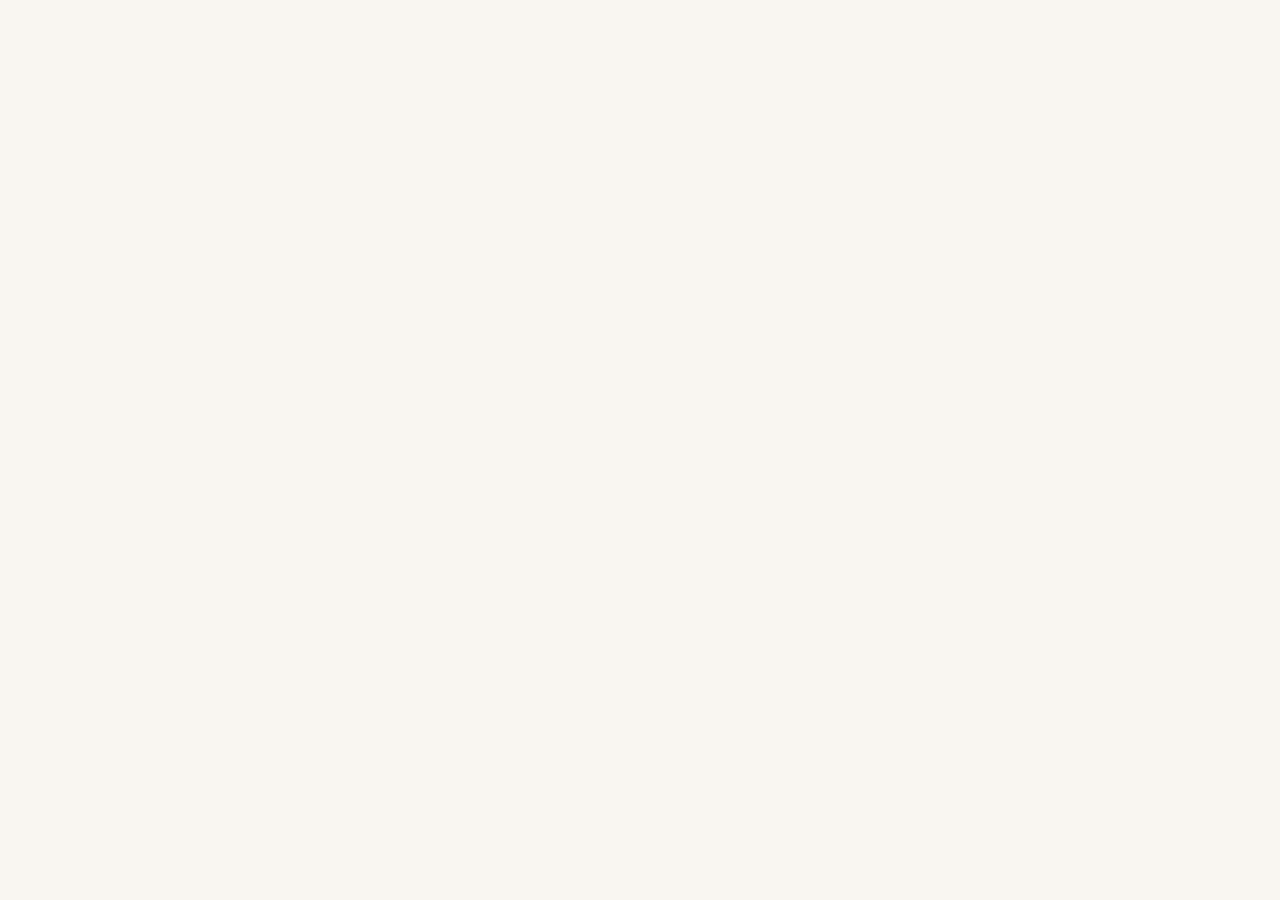
==== contacto.html @ 3a92a746 "Fix: Cambios en el home de estructura" ====
<!DOCTYPE html>
<html lang="es">
<head>
  <meta charset="UTF-8" />
  <meta name="viewport" content="width=device-width, initial-scale=1.0" />
  <title>Hotel Casa en las Nubes — Tu lugar de descanso</title>
  <link rel="stylesheet" href="style.css">
  <link rel="preconnect" href="https://fonts.googleapis.com" />
  <link rel="preconnect" href="https://fonts.gstatic.com" crossorigin />
  <link href="https://fonts.googleapis.com/css2?family=Poppins:ital,wght@0,300;0,400;0,600;0,700;1,300;1,400&family=Roboto:wght@300;400;500&display=swap" rel="stylesheet" />
  <link rel="stylesheet" href="https://cdnjs.cloudflare.com/ajax/libs/font-awesome/6.5.1/css/all.min.css" />
</head>
---- style.css ----
/* ============================================================
    VARIABLES Y RESET
============================================================ */
:root {
    --color-principal:  #6396ca;
    --color-secundario: #17588e;
    --color-fondo:      #F9F5F0;
    --color-texto:      #1A1A1A;
    --color-acento:     #96d3fb;
 
    /* Derivados útiles */
    --color-principal-light: rgba(0, 187, 255, 0.251);
    --color-principal-mid:   rgba(68, 128, 193, 0.205);
    --color-texto-suave:     #9e9e9e;
    --color-borde:           rgba(8, 92, 142, 0.15);
    --color-blanco:          #FFFFFF;
    --sombra-suave:          0 4px 24px rgba(26, 26, 26, 0.08);
    --sombra-card:           0 8px 32px rgba(26, 26, 26, 0.10);
    --radius-card:           14px;
    --radius-btn:            50px;
    --font-titulo:           'Poppins', sans-serif;
    --font-texto:            'Roboto', sans-serif;
    --transition:            all 0.28s ease;
}

*, *::before, *::after {
    box-sizing: border-box;
    margin: 0;
    padding: 0;
}
 
html { 
    scroll-behavior: smooth; 
}
 
body {
    font-family: var(--font-texto);
    background-color: var(--color-fondo);
    color: var(--color-texto);
    line-height: 1.6;
    -webkit-font-smoothing: antialiased;
}
 
img { 
    display: block;
    width: 100%; 
    object-fit: cover; 
}

a  { 
    text-decoration: none; 
    color: inherit; 
}
 
/* ============================================================
    TIPOGRAFÍA BASE
============================================================ */
h1, h2, h3, h4 {
    font-family: var(--font-titulo);
    line-height: 1.2;
}
 
/* ============================================================
    BOTONES
============================================================ */
.btn-primario {
    display: inline-block;
    background-color: var(--color-principal);
    color: var(--color-blanco);
    font-family: var(--font-titulo);
    font-weight: 600;
    font-size: 0.875rem;
    letter-spacing: 0.06em;
    text-transform: uppercase;
    padding: 0.85rem 2.2rem;
    border-radius: var(--radius-btn);
    border: 2px solid var(--color-principal);
    cursor: pointer;
    transition: var(--transition);
}

.btn-primario:hover {
    background-color: transparent;
    color: var(--color-principal);
}
 
.btn-secundario {
    display: inline-block;
    background-color: transparent;
    color: var(--color-principal);
    font-family: var(--font-titulo);
    font-weight: 600;
    font-size: 0.8rem;
    letter-spacing: 0.06em;
    text-transform: uppercase;
    padding: 0.72rem 1.8rem;
    border-radius: var(--radius-btn);
    border: 2px solid var(--color-principal);
    cursor: pointer;
    transition: var(--transition);
}

.btn-secundario:hover {
    background-color: var(--color-principal);
    color: var(--color-blanco);
}
 
.btn-blanco {
    display: inline-block;
    background-color: var(--color-blanco);
    color: var(--color-principal);
    font-family: var(--font-titulo);
    font-weight: 700;
    font-size: 0.9rem;
    letter-spacing: 0.06em;
    text-transform: uppercase;
    padding: 0.95rem 2.5rem;
    border-radius: var(--radius-btn);
    border: 2px solid var(--color-blanco);
    cursor: pointer;
    transition: var(--transition);
}

.btn-blanco:hover {
    background-color: transparent;
    color: var(--color-blanco);
}
 
/* ============================================================
    HEADER / NAVEGACIÓN
============================================================ */
header {
    position: fixed;
    top: 0;
    left: 0;
    width: 100%;
    z-index: 100;
    background: rgba(255, 255, 255, 0.92);
    backdrop-filter: blur(12px);
    -webkit-backdrop-filter: blur(12px);
    border-bottom: 1px solid var(--color-borde);
    box-shadow: 0 2px 18px rgba(223, 224, 224, 0.06);
}
 
.nav-inner {
    max-width: 1200px;
    margin: 0 auto;
    padding: 0 2rem;
    height: 72px;
    display: flex;
    align-items: center;
    justify-content: space-between;
    gap: 1rem;
}
 
    /* Logo */
    .logo {
      font-family: var(--font-titulo);
      font-weight: 700;
      font-size: 1.3rem;
      color: var(--color-principal);
      letter-spacing: -0.02em;
      white-space: nowrap;
      flex-shrink: 0;
    }
    .logo span {
      color: var(--color-secundario);
    }
 
    /* Links de navegación */
    .nav-links {
      display: flex;
      list-style: none;
      gap: 2.2rem;
      align-items: center;
    }
 
    .nav-links a {
      font-family: var(--font-titulo);
      font-size: 0.82rem;
      font-weight: 500;
      letter-spacing: 0.05em;
      text-transform: uppercase;
      color: var(--color-texto-suave);
      transition: var(--transition);
      position: relative;
      padding-bottom: 2px;
    }
    .nav-links a::after {
      content: '';
      position: absolute;
      bottom: -2px;
      left: 0;
      width: 0;
      height: 2px;
      background: var(--color-principal);
      transition: width 0.25s ease;
    }
    .nav-links a:hover,
    .nav-links a.activo {
      color: var(--color-principal);
    }
    .nav-links a:hover::after,
    .nav-links a.activo::after {
      width: 100%;
    }
 
    /* Botón CTA del nav */
    .nav-cta {
      flex-shrink: 0;
    }
 
    /* Hamburger mobile */
    .hamburger {
      display: none;
      flex-direction: column;
      gap: 5px;
      background: none;
      border: none;
      cursor: pointer;
      padding: 4px;
    }
    .hamburger span {
      display: block;
      width: 26px;
      height: 2px;
      background: var(--color-principal);
      border-radius: 2px;
      transition: var(--transition);
    }
 
    /* Menú mobile */
    .nav-mobile {
      display: none;
      position: fixed;
      top: 72px;
      left: 0;
      width: 100%;
      background: var(--color-blanco);
      border-bottom: 1px solid var(--color-borde);
      padding: 1.5rem 2rem 2rem;
      z-index: 99;
      flex-direction: column;
      gap: 1rem;
      box-shadow: var(--sombra-card);
    }
    .nav-mobile.abierto {
      display: flex;
    }
    .nav-mobile a {
      font-family: var(--font-titulo);
      font-size: 1rem;
      font-weight: 500;
      color: var(--color-texto);
      padding: 0.5rem 0;
      border-bottom: 1px solid var(--color-principal-light);
    }
    .nav-mobile .btn-primario {
      margin-top: 0.5rem;
      text-align: center;
      width: 100%;
    }
 
    /* ============================================================
       HERO
    ============================================================ */
    .hero {
      position: relative;
      height: 100vh;
      min-height: 620px;
      display: flex;
      align-items: center;
      justify-content: center;
      overflow: hidden;
    }
 
    /* Fondo con gradiente cálido en lugar de imagen externa */
    .hero-bg {
      position: absolute;
      inset: 0;
      background:
        linear-gradient(135deg,
          #0e272c 0%,
          #328fb4 25%,
          #416dab 50%,
          #76d5f7 70%,
          #3e797c 100%);
    }
 
    /* Patrón decorativo sutil encima del fondo */
    .hero-bg::before {
      content: '';
      position: absolute;
      inset: 0;
      background-image:
        radial-gradient(circle at 20% 30%, rgba(88, 211, 233, 0.25) 0%, transparent 50%),
        radial-gradient(circle at 80% 70%, rgba(62, 115, 124, 0.2) 0%, transparent 40%);
    }
 
    /* Overlay oscuro para legibilidad del texto */
    .hero-overlay {
      position: absolute;
      inset: 0;
      background: linear-gradient(
        to bottom,
        rgba(5, 18, 20, 0.42) 0%,
        rgba(20, 10, 5, 0.55) 50%,
        rgba(20, 10, 5, 0.70) 100%
      );
    }
 
    /* Contenido del hero */
    .hero-content {
      position: relative;
      z-index: 2;
      text-align: center;
      max-width: 780px;
      padding: 0 1.5rem;
    }
 
    .hero-eyebrow {
      display: inline-block;
      font-family: var(--font-titulo);
      font-size: 0.75rem;
      font-weight: 600;
      letter-spacing: 0.25em;
      text-transform: uppercase;
      color: var(--color-texto-suave);
      margin-bottom: 1.2rem;
      border: 1px solid rgba(248, 250, 255, 0.4);
      padding: 0.35rem 1.1rem;
      border-radius: var(--radius-btn);
    }
 
    .hero-titulo {
      font-size: clamp(2.4rem, 6vw, 4.4rem);
      font-weight: 700;
      color: var(--color-blanco);
      margin-bottom: 1.2rem;
      text-shadow: 0 2px 20px rgba(0,0,0,0.3);
      letter-spacing: -0.01em;
    }
 
    .hero-subtitulo {
      font-family: var(--font-texto);
      font-size: clamp(1rem, 2.2vw, 1.2rem);
      font-weight: 300;
      color: rgba(255, 255, 255, 0.88);
      margin-bottom: 2.4rem;
      line-height: 1.7;
      max-width: 560px;
      margin-left: auto;
      margin-right: auto;
    }
 
    /* Separador decorativo en el hero */
    .hero-divisor {
      width: 60px;
      height: 2px;
      background: var(--color-secundario);
      margin: 0 auto 2rem;
    }
 
    /* ============================================================
       SECCIÓN WRAPPER (espaciado compartido)
    ============================================================ */
    .seccion {
      padding: 6rem 1.5rem;
    }
    .seccion-inner {
      max-width: 1200px;
      margin: 0 auto;
    }
 
    /* Encabezado de sección reutilizable */
    .seccion-eyebrow {
      display: block;
      font-family: var(--font-titulo);
      font-size: 0.72rem;
      font-weight: 600;
      letter-spacing: 0.25em;
      text-transform: uppercase;
      color: var(--color-acento);
      margin-bottom: 0.7rem;
    }
    .seccion-titulo {
      font-size: clamp(1.8rem, 4vw, 2.8rem);
      font-weight: 700;
      color: var(--color-texto);
      margin-bottom: 0.8rem;
      letter-spacing: -0.01em;
    }
    .seccion-titulo span { color: var(--color-principal); }
    .seccion-subtitulo {
      font-size: 1.05rem;
      color: var(--color-texto-suave);
      max-width: 560px;
      line-height: 1.75;
    }
    .seccion-divisor {
      width: 48px;
      height: 3px;
      background: var(--color-secundario);
      border-radius: 2px;
      margin: 1.2rem 0 2.5rem;
    }
 
    /* Centrado */
    .texto-centro { text-align: center; }
    .texto-centro .seccion-subtitulo,
    .texto-centro .seccion-divisor { margin-left: auto; margin-right: auto; }
 
    /* ============================================================
       SECCIÓN EXPERIENCIA
    ============================================================ */
    .experiencia-intro {
      display: grid;
      grid-template-columns: 1fr;
      gap: 1rem;
      margin-bottom: 4rem;
    }
 
    /* Tres columnas de pilares */
    .pilares-grid {
      display: grid;
      grid-template-columns: repeat(auto-fit, minmax(240px, 1fr));
      gap: 2rem;
    }
 
    .pilar-card {
      background: var(--color-blanco);
      border-radius: var(--radius-card);
      padding: 2.5rem 2rem;
      text-align: center;
      border: 1px solid var(--color-borde);
      box-shadow: var(--sombra-suave);
      transition: transform 0.3s ease, box-shadow 0.3s ease;
    }
    .pilar-card:hover {
      transform: translateY(-6px);
      box-shadow: var(--sombra-card);
    }
 
    .pilar-icono {
      width: 68px;
      height: 68px;
      background: var(--color-principal-light);
      border-radius: 50%;
      display: flex;
      align-items: center;
      justify-content: center;
      margin: 0 auto 1.5rem;
      transition: background 0.3s ease;
    }
    .pilar-card:hover .pilar-icono {
      background: var(--color-principal-mid);
    }
    .pilar-icono i {
      font-size: 1.6rem;
      color: var(--color-principal);
    }
    .pilar-nombre {
      font-size: 1.15rem;
      font-weight: 700;
      color: var(--color-texto);
      margin-bottom: 0.6rem;
      letter-spacing: 0.02em;
    }
    .pilar-desc {
      font-size: 0.92rem;
      color: var(--color-texto-suave);
      line-height: 1.7;
    }
 
    /* ============================================================
       SECCIÓN HABITACIONES (preview)
    ============================================================ */
    .habitaciones-seccion {
      background: var(--color-blanco);
    }
 
    .habitaciones-grid {
      display: grid;
      grid-template-columns: repeat(auto-fit, minmax(290px, 1fr));
      gap: 2rem;
      margin-top: 3.5rem;
    }
 
    /* Tarjeta de habitación */
    .hab-card {
      background: var(--color-blanco);
      border-radius: var(--radius-card);
      overflow: hidden;
      border: 1px solid rgba(26, 26, 26, 0.08);
      box-shadow: var(--sombra-suave);
      display: flex;
      flex-direction: column;
      transition: transform 0.32s ease, box-shadow 0.32s ease;
    }
    .hab-card:hover {
      transform: translateY(-8px);
      box-shadow: 0 16px 40px rgba(26, 26, 26, 0.14);
    }
 
    .hab-imagen-wrap {
      position: relative;
      aspect-ratio: 4 / 3;
      overflow: hidden;
    }
    .hab-imagen-placeholder {
      width: 100%;
      height: 100%;
      background: linear-gradient(135deg, #c8a882 0%, #a07850 50%, #7a5a35 100%);
      display: flex;
      align-items: center;
      justify-content: center;
      font-size: 3.5rem;
      color: rgba(255,255,255,0.5);
      transition: transform 0.5s ease;
    }
    .hab-card:hover .hab-imagen-placeholder {
      transform: scale(1.04);
    }
 
    /* Badge de tipo */
    .hab-badge {
      position: absolute;
      top: 1rem;
      left: 1rem;
      background: var(--color-principal);
      color: var(--color-blanco);
      font-family: var(--font-titulo);
      font-size: 0.68rem;
      font-weight: 700;
      letter-spacing: 0.12em;
      text-transform: uppercase;
      padding: 0.3rem 0.85rem;
      border-radius: 30px;
    }
 
    .hab-cuerpo {
      padding: 1.8rem;
      flex: 1;
      display: flex;
      flex-direction: column;
      gap: 0.6rem;
    }
    .hab-nombre {
      font-size: 1.25rem;
      font-weight: 700;
      color: var(--color-texto);
    }
    .hab-descripcion {
      font-size: 0.9rem;
      color: var(--color-texto-suave);
      line-height: 1.6;
      flex: 1;
    }
    .hab-footer {
      display: flex;
      align-items: center;
      justify-content: space-between;
      margin-top: 1.2rem;
      padding-top: 1.2rem;
      border-top: 1px solid var(--color-borde);
    }
    .hab-precio {
      font-family: var(--font-titulo);
      font-size: 0.8rem;
      color: var(--color-texto-suave);
    }
    .hab-precio strong {
      display: block;
      font-size: 1.15rem;
      color: var(--color-acento);
      font-weight: 700;
    }
 
    /* ============================================================
       SECCIÓN LLAMADO A LA ACCIÓN (CTA)
    ============================================================ */
    .cta-seccion {
      background: linear-gradient(
        135deg,
        var(--color-principal) 0%,
        #47dff3 60%,
        #3b5ae6 100%
      );
      position: relative;
      overflow: hidden;
    }
    .cta-seccion::before {
      content: '';
      position: absolute;
      inset: 0;
      background:
        radial-gradient(circle at 80% 20%, rgba(87, 200, 252, 0.151) 0%, transparent 50%),
        radial-gradient(circle at 10% 80%, rgba(122, 222, 249, 0.15) 0%, transparent 40%);
      pointer-events: none;
    }
    .cta-inner {
      position: relative;
      z-index: 1;
      text-align: center;
      max-width: 680px;
      margin: 0 auto;
    }
    .cta-titulo {
      font-size: clamp(1.9rem, 4vw, 3rem);
      font-weight: 700;
      color: var(--color-blanco);
      margin-bottom: 1rem;
      letter-spacing: -0.01em;
    }
    .cta-subtitulo {
      font-size: 1.05rem;
      color: rgba(255, 255, 255, 0.82);
      margin-bottom: 2.4rem;
      line-height: 1.7;
    }
    .cta-divisor {
      width: 48px;
      height: 2px;
      background: var(--color-secundario);
      margin: 1rem auto 2rem;
      border-radius: 2px;
    }
 
    /* ============================================================
       FOOTER
    ============================================================ */
    footer {
      background: var(--color-texto);
      color: rgba(255, 255, 255, 0.75);
      padding: 4rem 1.5rem 2rem;
    }
    .footer-inner {
      max-width: 1200px;
      margin: 0 auto;
    }
    .footer-grid {
      display: grid;
      grid-template-columns: 1.8fr 1fr 1fr;
      gap: 3rem;
      padding-bottom: 3rem;
      border-bottom: 1px solid rgba(255,255,255,0.08);
    }
 
    /* Logo en footer */
    .footer-logo {
      font-family: var(--font-titulo);
      font-size: 1.2rem;
      font-weight: 700;
      color: var(--color-blanco);
      margin-bottom: 0.8rem;
    }
    .footer-logo span { color: var(--color-secundario); }
 
    .footer-desc {
      font-size: 0.88rem;
      line-height: 1.75;
      margin-bottom: 1.5rem;
    }
 
    /* Datos de contacto */
    .footer-contacto {
      display: flex;
      flex-direction: column;
      gap: 0.6rem;
    }
    .footer-contacto-item {
      display: flex;
      align-items: flex-start;
      gap: 0.7rem;
      font-size: 0.87rem;
    }
    .footer-contacto-item i {
      color: var(--color-secundario);
      margin-top: 0.15rem;
      width: 16px;
      flex-shrink: 0;
    }
 
    /* Redes sociales */
    .footer-redes {
      display: flex;
      gap: 0.8rem;
      margin-top: 1.4rem;
    }
    .footer-red {
      width: 38px;
      height: 38px;
      background: rgba(255,255,255,0.07);
      border-radius: 50%;
      display: flex;
      align-items: center;
      justify-content: center;
      color: rgba(255,255,255,0.7);
      font-size: 0.9rem;
      transition: background 0.25s ease, color 0.25s ease;
    }
    .footer-red:hover {
      background: var(--color-principal);
      color: var(--color-blanco);
    }
 
    /* Columnas de navegación en footer */
    .footer-nav-titulo {
      font-family: var(--font-titulo);
      font-size: 0.72rem;
      font-weight: 700;
      letter-spacing: 0.2em;
      text-transform: uppercase;
      color: var(--color-secundario);
      margin-bottom: 1.2rem;
    }
    .footer-nav-lista {
      list-style: none;
      display: flex;
      flex-direction: column;
      gap: 0.65rem;
    }
    .footer-nav-lista a {
      font-size: 0.9rem;
      color: rgba(255,255,255,0.65);
      transition: color 0.22s ease;
    }
    .footer-nav-lista a:hover { color: var(--color-blanco); }
 
    /* Barra inferior del footer */
    .footer-barra {
      display: flex;
      flex-direction: column;
      align-items: center;
      gap: 0.5rem;
      padding-top: 2rem;
      text-align: center;
    }
    .footer-copy {
      font-size: 0.78rem;
      color: rgba(255,255,255,0.35);
    }
 
    /* ============================================================
       RESPONSIVE — TABLETS Y MOBILE
    ============================================================ */
    @media (max-width: 900px) {
      .footer-grid {
        grid-template-columns: 1fr 1fr;
      }
    }
 
    @media (max-width: 680px) {
      /* Nav */
      .nav-links,
      .nav-cta { display: none; }
      .hamburger { display: flex; }
 
      /* Secciones */
      .seccion { padding: 4rem 1.2rem; }
 
      /* Hero */
      .hero-titulo { font-size: 2.2rem; }
 
      /* Footer */
      .footer-grid {
        grid-template-columns: 1fr;
        gap: 2rem;
      }
    }
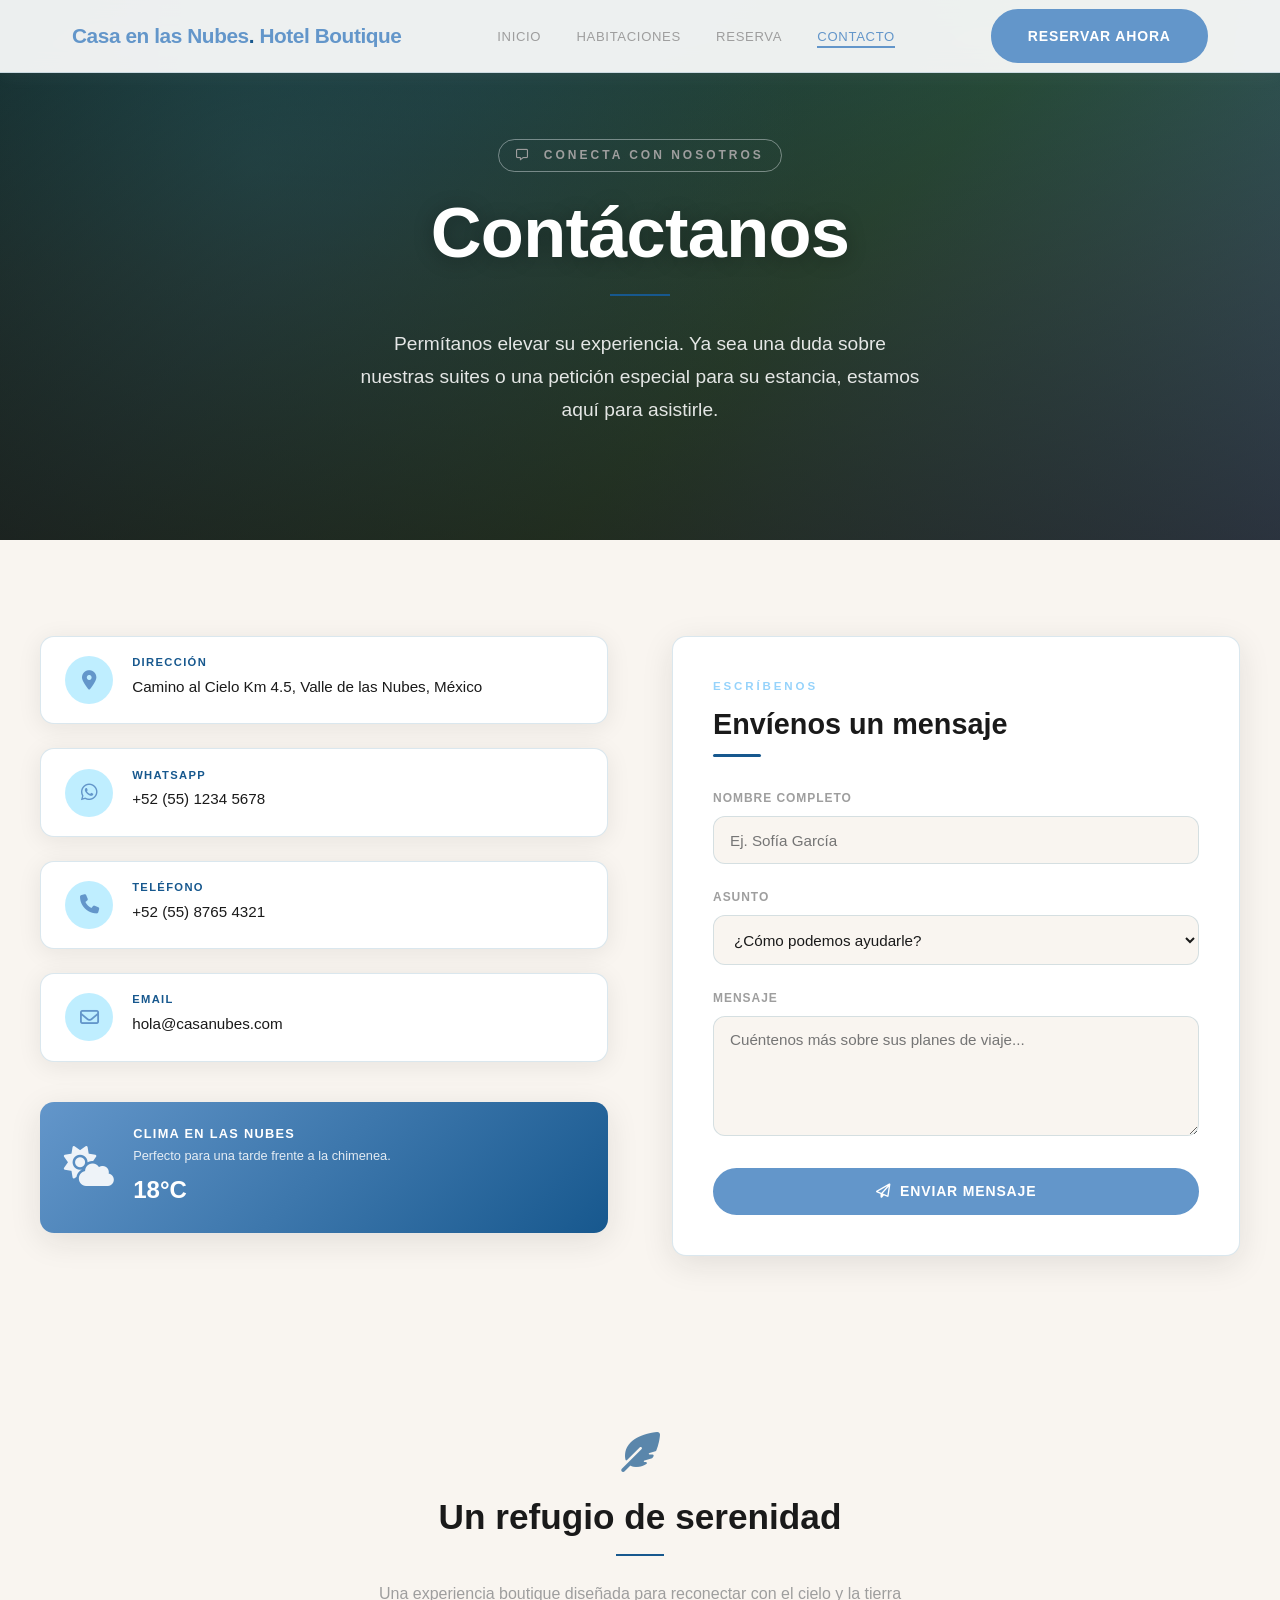
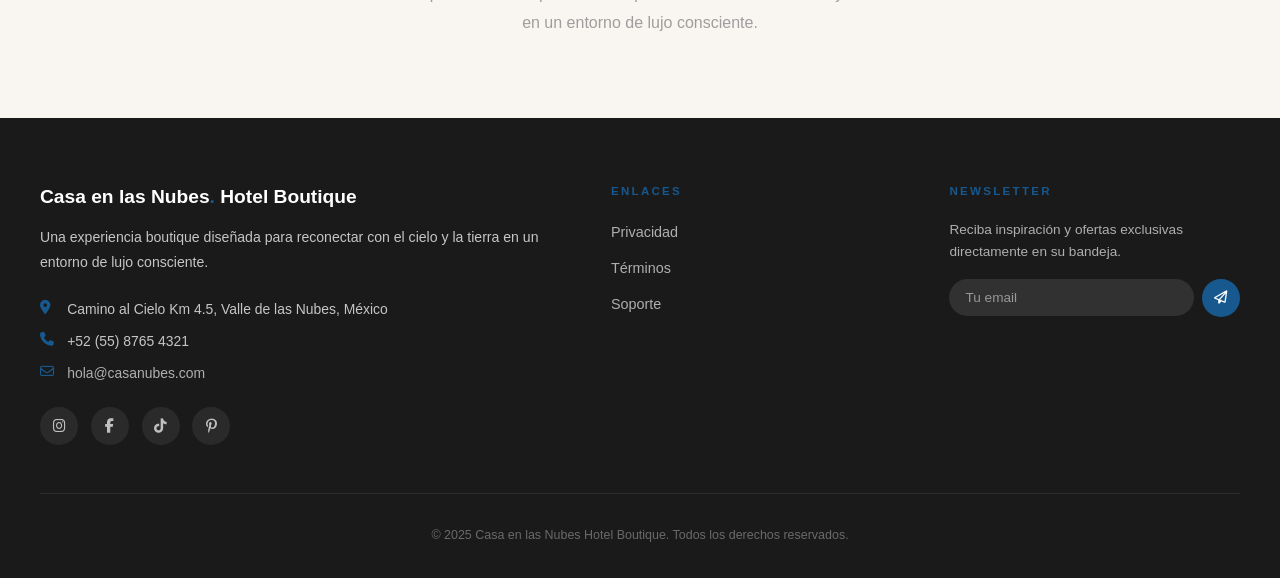
==== commit ccafbb76: "feat: Creacion de contacto sin Js" ====
--- a/contacto.html
+++ b/contacto.html
@@ -3,10 +3,288 @@
 <head>
   <meta charset="UTF-8" />
   <meta name="viewport" content="width=device-width, initial-scale=1.0" />
-  <title>Hotel Casa en las Nubes — Tu lugar de descanso</title>
+  <title>Casa en las Nubes — Contacto</title>
   <link rel="stylesheet" href="style.css">
   <link rel="preconnect" href="https://fonts.googleapis.com" />
   <link rel="preconnect" href="https://fonts.gstatic.com" crossorigin />
   <link href="https://fonts.googleapis.com/css2?family=Poppins:ital,wght@0,300;0,400;0,600;0,700;1,300;1,400&family=Roboto:wght@300;400;500&display=swap" rel="stylesheet" />
   <link rel="stylesheet" href="https://cdnjs.cloudflare.com/ajax/libs/font-awesome/6.5.1/css/all.min.css" />
-</head>+</head>
+
+<body>
+
+  <!-- ============================================================
+       HEADER & NAVEGACIÓN (IDÉNTICO AL HOME)
+  ============================================================ -->
+  <header>
+    <nav class="nav-inner" aria-label="Navegación principal">
+      <a href="index.html" class="logo">
+        Casa en las Nubes<span>.</span> Hotel Boutique
+      </a>
+ 
+      <ul class="nav-links" role="list">
+        <li><a href="index.html">Inicio</a></li>
+        <li><a href="habitaciones.html">Habitaciones</a></li>
+        <li><a href="reserva.html">Reserva</a></li>
+        <li><a href="contacto.html" class="activo">Contacto</a></li>
+      </ul>
+ 
+      <div class="nav-cta">
+        <a href="reserva.html" class="btn-primario">Reservar ahora</a>
+      </div>
+ 
+      <button class="hamburger" id="hamburger" aria-label="Abrir menú" aria-expanded="false">
+        <span></span>
+        <span></span>
+        <span></span>
+      </button>
+    </nav>
+ 
+    <nav class="nav-mobile" id="navMobile" aria-label="Menú móvil">
+      <a href="index.html">Inicio</a>
+      <a href="habitaciones.html">Habitaciones</a>
+      <a href="reserva.html">Reserva</a>
+      <a href="contacto.html">Contacto</a>
+      <a href="reserva.html" class="btn-primario">Reservar ahora</a>
+    </nav>
+  </header>
+
+
+  <!-- ============================================================
+       MAIN - PÁGINA DE CONTACTO
+  ============================================================ -->
+  <main>
+
+    <!-- =====================
+         HERO DE CONTACTO
+    ===================== -->
+    <section class="hero hero-contacto" aria-label="Portada contacto">
+      <div class="hero-bg contacto-bg" role="img" aria-label="Amanecer en el valle de las nubes"></div>
+      <div class="hero-overlay"></div>
+      <div class="hero-content">
+        <span class="hero-eyebrow">
+          <i class="fa-regular fa-message" style="margin-right:.4rem;"></i>
+          Conecta con nosotros
+        </span>
+        <h1 class="hero-titulo">Contáctanos</h1>
+        <div class="hero-divisor"></div>
+        <p class="hero-subtitulo">
+          Permítanos elevar su experiencia. Ya sea una duda sobre nuestras suites o una petición especial para su estancia, estamos aquí para asistirle.
+        </p>
+      </div>
+    </section>
+
+
+    <!-- =====================
+         SECCIÓN CONTACTO PRINCIPAL
+    ===================== -->
+    <section class="seccion contacto-principal" id="contacto">
+      <div class="seccion-inner">
+        
+        <div class="contacto-grid">
+          
+          <!-- Columna Izquierda: Información de contacto -->
+          <div class="contacto-info">
+            <div class="contacto-tarjetas">
+              
+              <!-- Dirección -->
+              <div class="contacto-tarjeta">
+                <div class="contacto-icono">
+                  <i class="fa-solid fa-location-dot"></i>
+                </div>
+                <div class="contacto-detalle">
+                  <h4>Dirección</h4>
+                  <p>Camino al Cielo Km 4.5, Valle de las Nubes, México</p>
+                </div>
+              </div>
+              
+              <!-- WhatsApp -->
+              <div class="contacto-tarjeta">
+                <div class="contacto-icono">
+                  <i class="fa-brands fa-whatsapp"></i>
+                </div>
+                <div class="contacto-detalle">
+                  <h4>WhatsApp</h4>
+                  <p>+52 (55) 1234 5678</p>
+                </div>
+              </div>
+              
+              <!-- Teléfono -->
+              <div class="contacto-tarjeta">
+                <div class="contacto-icono">
+                  <i class="fa-solid fa-phone"></i>
+                </div>
+                <div class="contacto-detalle">
+                  <h4>Teléfono</h4>
+                  <p>+52 (55) 8765 4321</p>
+                </div>
+              </div>
+              
+              <!-- Email -->
+              <div class="contacto-tarjeta">
+                <div class="contacto-icono">
+                  <i class="fa-regular fa-envelope"></i>
+                </div>
+                <div class="contacto-detalle">
+                  <h4>Email</h4>
+                  <p>hola@casanubes.com</p>
+                </div>
+              </div>
+              
+            </div>
+            
+            <!-- Widget de clima -->
+            <div class="clima-widget">
+              <div class="clima-icono">
+                <i class="fa-solid fa-cloud-sun"></i>
+              </div>
+              <div class="clima-info">
+                <h4>Clima en las Nubes</h4>
+                <p>Perfecto para una tarde frente a la chimenea.</p>
+                <div class="clima-temperatura">18°C</div>
+              </div>
+            </div>
+            
+          </div>
+          
+          <!-- Columna Derecha: Formulario de contacto -->
+          <div class="contacto-formulario">
+            <div class="formulario-header">
+              <span class="seccion-eyebrow">Escríbenos</span>
+              <h2 class="formulario-titulo">Envíenos un mensaje</h2>
+              <div class="formulario-divisor"></div>
+            </div>
+            
+            <form action="#" method="POST" class="formulario">
+              
+              <div class="campo-grupo">
+                <label for="nombre">Nombre completo</label>
+                <input type="text" id="nombre" name="nombre" placeholder="Ej. Sofía García" required>
+              </div>
+              
+              <div class="campo-grupo">
+                <label for="asunto">Asunto</label>
+                <select id="asunto" name="asunto" required>
+                  <option value="" disabled selected>¿Cómo podemos ayudarle?</option>
+                  <option value="reservas">Información sobre reservas</option>
+                  <option value="habitaciones">Detalles de habitaciones</option>
+                  <option value="eventos">Eventos y celebraciones</option>
+                  <option value="experiencias">Experiencias a medida</option>
+                  <option value="otro">Otro</option>
+                </select>
+              </div>
+              
+              <div class="campo-grupo">
+                <label for="mensaje">Mensaje</label>
+                <textarea id="mensaje" name="mensaje" rows="5" placeholder="Cuéntenos más sobre sus planes de viaje..." required></textarea>
+              </div>
+              
+              <button type="submit" class="btn-primario btn-enviar">
+                <i class="fa-regular fa-paper-plane"></i> Enviar mensaje
+              </button>
+              
+            </form>
+          </div>
+          
+        </div>
+      </div>
+    </section>
+
+
+    <!-- =====================
+         SECCIÓN DE REFUGIO (CITA INSPIRACIONAL)
+    ===================== -->
+    <section class="seccion refugio-seccion" id="refugio">
+      <div class="seccion-inner texto-centro">
+        <i class="fa-solid fa-feather-pointed refugio-icono"></i>
+        <h2 class="refugio-titulo">Un refugio de serenidad</h2>
+        <div class="refugio-divisor"></div>
+        <p class="refugio-texto">
+          Una experiencia boutique diseñada para reconectar con el cielo y la tierra<br/>
+          en un entorno de lujo consciente.
+        </p>
+      </div>
+    </section>
+
+  </main>
+
+
+  <!-- ============================================================
+       FOOTER (IDÉNTICO AL HOME CON AJUSTES DE NEWSLETTER)
+  ============================================================ -->
+  <footer>
+    <div class="footer-inner">
+ 
+      <div class="footer-grid">
+ 
+        <!-- Columna 1: Marca + descripción -->
+        <div>
+          <p class="footer-logo">Casa en las Nubes<span>.</span> Hotel Boutique</p>
+          <p class="footer-desc">
+            Una experiencia boutique diseñada para reconectar con el cielo y la tierra en un entorno de lujo consciente.
+          </p>
+          <div class="footer-contacto">
+            <div class="footer-contacto-item">
+              <i class="fa-solid fa-location-dot"></i>
+              <span>Camino al Cielo Km 4.5, Valle de las Nubes, México</span>
+            </div>
+            <div class="footer-contacto-item">
+              <i class="fa-solid fa-phone"></i>
+              <span>+52 (55) 8765 4321</span>
+            </div>
+            <div class="footer-contacto-item">
+              <i class="fa-regular fa-envelope"></i>
+              <a href="contacto.html" style="color:rgba(255,255,255,.65);transition:color .22s;"
+                 onmouseover="this.style.color='#fff'"
+                 onmouseout="this.style.color='rgba(255,255,255,.65)'">
+                hola@casanubes.com
+              </a>
+            </div>
+          </div>
+          <div class="footer-redes" aria-label="Redes sociales">
+            <a href="#" class="footer-red" aria-label="Instagram"><i class="fa-brands fa-instagram"></i></a>
+            <a href="#" class="footer-red" aria-label="Facebook"><i class="fa-brands fa-facebook-f"></i></a>
+            <a href="#" class="footer-red" aria-label="TikTok"><i class="fa-brands fa-tiktok"></i></a>
+            <a href="#" class="footer-red" aria-label="Pinterest"><i class="fa-brands fa-pinterest-p"></i></a>
+          </div>
+        </div>
+ 
+        <!-- Columna 2: Enlaces -->
+        <div>
+          <p class="footer-nav-titulo">Enlaces</p>
+          <ul class="footer-nav-lista" role="list">
+            <li><a href="#">Privacidad</a></li>
+            <li><a href="#">Términos</a></li>
+            <li><a href="#">Soporte</a></li>
+          </ul>
+        </div>
+ 
+        <!-- Columna 3: Newsletter -->
+        <div>
+          <p class="footer-nav-titulo">Newsletter</p>
+          <p class="footer-newsletter-texto">
+            Reciba inspiración y ofertas exclusivas directamente en su bandeja.
+          </p>
+          <form class="footer-newsletter-form" action="#" method="POST">
+            <input type="email" placeholder="Tu email" required>
+            <button type="submit" class="btn-newsletter">
+              <i class="fa-regular fa-paper-plane"></i>
+            </button>
+          </form>
+        </div>
+ 
+      </div>
+ 
+      <div class="footer-barra">
+        <p class="footer-copy">
+          &copy; 2025 Casa en las Nubes Hotel Boutique. Todos los derechos reservados.
+        </p>
+      </div>
+ 
+    </div>
+  </footer>
+
+  
+
+</body>
+</html>
--- a/style.css
+++ b/style.css
@@ -767,4 +767,728 @@
         grid-template-columns: 1fr;
         gap: 2rem;
       }
-    }+    }
+
+/* ============================================================
+   PÁGINA DE HABITACIONES - TARJETAS DETALLADAS
+============================================================ */
+
+/* Hero específico para habitaciones */
+.hero-habitaciones {
+    min-height: 60vh;
+    height: auto;
+    padding: 8rem 0 4rem;
+}
+
+/* Grid de habitaciones completas */
+.habitaciones-grid-completo {
+    display: flex;
+    flex-direction: column;
+    gap: 4rem;
+    margin-top: 2rem;
+}
+
+/* Tarjeta detallada de habitación */
+.hab-card-detallada {
+    display: grid;
+    grid-template-columns: 1fr 1fr;
+    gap: 3rem;
+    background: var(--color-blanco);
+    border-radius: var(--radius-card);
+    overflow: hidden;
+    box-shadow: var(--sombra-card);
+    transition: transform 0.3s ease, box-shadow 0.3s ease;
+}
+
+.hab-card-detallada:hover {
+    transform: translateY(-4px);
+    box-shadow: 0 24px 48px rgba(26, 26, 26, 0.16);
+}
+
+.hab-card-detallada.reverse {
+    direction: rtl;
+}
+
+.hab-card-detallada.reverse .hab-contenido-detallado {
+    direction: ltr;
+}
+
+/* Imagen de habitación */
+.hab-imagen-detallada {
+    overflow: hidden;
+    min-height: 380px;
+}
+
+.hab-imagen-placeholder-grande {
+    width: 100%;
+    height: 100%;
+    min-height: 380px;
+    display: flex;
+    align-items: center;
+    justify-content: center;
+    font-size: 4rem;
+    color: rgba(255, 255, 255, 0.6);
+    transition: transform 0.5s ease;
+}
+
+.hab-card-detallada:hover .hab-imagen-placeholder-grande {
+    transform: scale(1.03);
+}
+
+/* Contenido de la habitación */
+.hab-contenido-detallado {
+    padding: 2.5rem 2rem 2.5rem 0;
+    display: flex;
+    flex-direction: column;
+    gap: 1.2rem;
+}
+
+.hab-card-detallada.reverse .hab-contenido-detallado {
+    padding: 2.5rem 0 2.5rem 2rem;
+}
+
+.hab-tipo {
+    display: inline-block;
+    font-family: var(--font-titulo);
+    font-size: 0.7rem;
+    font-weight: 600;
+    letter-spacing: 0.2em;
+    text-transform: uppercase;
+    color: var(--color-secundario);
+    background: var(--color-principal-light);
+    padding: 0.35rem 1rem;
+    border-radius: 30px;
+    width: fit-content;
+}
+
+.hab-titulo-detallado {
+    font-size: 1.8rem;
+    font-weight: 700;
+    color: var(--color-texto);
+    line-height: 1.3;
+}
+
+.hab-descripcion-detallada {
+    font-size: 0.95rem;
+    color: var(--color-texto-suave);
+    line-height: 1.7;
+}
+
+/* Características de la habitación */
+.hab-caracteristicas {
+    display: flex;
+    flex-wrap: wrap;
+    gap: 1rem;
+    margin: 0.5rem 0;
+}
+
+.caracteristica {
+    display: flex;
+    align-items: center;
+    gap: 0.5rem;
+    background: var(--color-fondo);
+    padding: 0.5rem 1rem;
+    border-radius: 40px;
+    font-size: 0.8rem;
+    font-weight: 500;
+    color: var(--color-texto);
+}
+
+.caracteristica i {
+    color: var(--color-principal);
+    font-size: 0.9rem;
+    width: 18px;
+}
+
+/* Precio detallado */
+.hab-precio-detallado {
+    margin: 0.5rem 0;
+}
+
+.hab-precio-detallado .precio-desde {
+    font-size: 0.75rem;
+    color: var(--color-texto-suave);
+    text-transform: uppercase;
+    letter-spacing: 0.1em;
+    display: inline-block;
+    margin-right: 0.5rem;
+}
+
+.hab-precio-detallado strong {
+    font-size: 2rem;
+    font-weight: 700;
+    color: var(--color-acento);
+}
+
+.hab-precio-detallado small {
+    font-size: 0.85rem;
+    font-weight: 400;
+    color: var(--color-texto-suave);
+}
+
+/* Botón en tarjeta detallada */
+.hab-contenido-detallado .btn-primario {
+    width: fit-content;
+    margin-top: 0.5rem;
+    padding: 0.8rem 2rem;
+}
+
+.hab-contenido-detallado .btn-primario i {
+    margin-right: 0.5rem;
+}
+
+/* ============================================================
+   SERVICIOS ESPECIALES (EXPERIENCIAS A MEDIDA)
+============================================================ */
+
+.servicios-especiales {
+    background: var(--color-fondo);
+    position: relative;
+}
+
+.servicios-grid {
+    display: grid;
+    grid-template-columns: repeat(auto-fit, minmax(260px, 1fr));
+    gap: 2rem;
+    margin: 3rem 0 2.5rem;
+}
+
+/* Tarjeta de servicio */
+.servicio-card {
+    background: var(--color-blanco);
+    border-radius: var(--radius-card);
+    padding: 2.5rem 2rem;
+    text-align: center;
+    transition: all 0.3s ease;
+    border: 1px solid rgba(99, 150, 202, 0.1);
+    box-shadow: var(--sombra-suave);
+    position: relative;
+    overflow: hidden;
+}
+
+.servicio-card::before {
+    content: '';
+    position: absolute;
+    top: 0;
+    left: 0;
+    width: 100%;
+    height: 4px;
+    background: linear-gradient(90deg, var(--color-principal), var(--color-secundario));
+    transform: scaleX(0);
+    transform-origin: left;
+    transition: transform 0.4s ease;
+}
+
+.servicio-card:hover::before {
+    transform: scaleX(1);
+}
+
+.servicio-card:hover {
+    transform: translateY(-8px);
+    box-shadow: var(--sombra-card);
+}
+
+.servicio-card i {
+    font-size: 2.5rem;
+    color: var(--color-principal);
+    margin-bottom: 1.2rem;
+    display: inline-block;
+    transition: transform 0.3s ease;
+}
+
+.servicio-card:hover i {
+    transform: scale(1.1);
+}
+
+.servicio-card h4 {
+    font-family: var(--font-titulo);
+    font-size: 1.2rem;
+    font-weight: 700;
+    color: var(--color-texto);
+    margin-bottom: 0.75rem;
+}
+
+.servicio-card p {
+    font-size: 0.88rem;
+    color: var(--color-texto-suave);
+    line-height: 1.6;
+}
+
+/* Botón de servicios especiales */
+.cta-servicios {
+    text-align: center;
+    margin-top: 2rem;
+}
+
+#intro-habitaciones {
+  padding-bottom: 2rem;
+}
+
+#lista-habitaciones {
+  padding-top: 1rem;
+}
+
+.btn-grande {
+    padding: 1rem 2.8rem;
+    font-size: 0.9rem;
+}
+
+/* ============================================================
+   RESPONSIVE PARA PÁGINA DE HABITACIONES
+============================================================ */
+
+@media (max-width: 900px) {
+    .hab-card-detallada {
+        grid-template-columns: 1fr;
+        gap: 0;
+    }
+    
+    .hab-card-detallada.reverse {
+        direction: ltr;
+    }
+    
+    .hab-contenido-detallado {
+        padding: 2rem;
+    }
+    
+    .hab-card-detallada.reverse .hab-contenido-detallado {
+        padding: 2rem;
+    }
+    
+    .hab-imagen-detallada {
+        min-height: 280px;
+    }
+    
+    .hab-imagen-placeholder-grande {
+        min-height: 280px;
+    }
+    
+    .hab-titulo-detallado {
+        font-size: 1.5rem;
+    }
+    
+    .hab-precio-detallado strong {
+        font-size: 1.6rem;
+    }
+}
+
+@media (max-width: 680px) {
+    .hero-habitaciones {
+        min-height: 50vh;
+        padding: 7rem 0 3rem;
+    }
+    
+    .hero-titulo span {
+        display: block;
+    }
+    
+    .servicios-grid {
+        gap: 1.5rem;
+    }
+    
+    .servicio-card {
+        padding: 1.8rem 1.2rem;
+    }
+    
+    .servicio-card i {
+        font-size: 2rem;
+    }
+    
+    .servicio-card h4 {
+        font-size: 1rem;
+    }
+    
+    .caracteristica {
+        font-size: 0.7rem;
+        padding: 0.4rem 0.8rem;
+    }
+    
+    .hab-caracteristicas {
+        gap: 0.7rem;
+    }
+}
+
+@media (max-width: 480px) {
+    .habitaciones-grid-completo {
+        gap: 2.5rem;
+    }
+    
+    .hab-contenido-detallado {
+        padding: 1.5rem;
+    }
+    
+    .hab-titulo-detallado {
+        font-size: 1.3rem;
+    }
+    
+    .hab-precio-detallado strong {
+        font-size: 1.4rem;
+    }
+    
+    .btn-grande {
+        padding: 0.8rem 1.8rem;
+        font-size: 0.8rem;
+    }
+}
+
+/* ============================================================
+   PÁGINA DE CONTACTO
+============================================================ */
+
+/* Hero específico para contacto */
+.hero-contacto {
+    min-height: 60vh;
+    height: auto;
+    padding: 8rem 0 4rem;
+}
+
+.contacto-bg {
+    background: linear-gradient(135deg,
+        #1a3a3a 0%,
+        #2c5a5a 30%,
+        #3e7c59 60%,
+        #6396ca 100%);
+}
+
+/* Grid principal de contacto */
+.contacto-grid {
+    display: grid;
+    grid-template-columns: 1fr 1fr;
+    gap: 4rem;
+    align-items: start;
+}
+
+/* Información de contacto - tarjetas */
+.contacto-tarjetas {
+    display: flex;
+    flex-direction: column;
+    gap: 1.5rem;
+    margin-bottom: 2.5rem;
+}
+
+.contacto-tarjeta {
+    display: flex;
+    align-items: flex-start;
+    gap: 1.2rem;
+    background: var(--color-blanco);
+    padding: 1.2rem 1.5rem;
+    border-radius: var(--radius-card);
+    box-shadow: var(--sombra-suave);
+    transition: transform 0.3s ease, box-shadow 0.3s ease;
+    border: 1px solid var(--color-borde);
+}
+
+.contacto-tarjeta:hover {
+    transform: translateX(6px);
+    box-shadow: var(--sombra-card);
+}
+
+.contacto-icono {
+    width: 48px;
+    height: 48px;
+    background: var(--color-principal-light);
+    border-radius: 50%;
+    display: flex;
+    align-items: center;
+    justify-content: center;
+    flex-shrink: 0;
+}
+
+.contacto-icono i {
+    font-size: 1.2rem;
+    color: var(--color-principal);
+}
+
+.contacto-detalle h4 {
+    font-family: var(--font-titulo);
+    font-size: 0.7rem;
+    font-weight: 700;
+    letter-spacing: 0.12em;
+    text-transform: uppercase;
+    color: var(--color-secundario);
+    margin-bottom: 0.4rem;
+}
+
+.contacto-detalle p {
+    font-size: 0.95rem;
+    color: var(--color-texto);
+    line-height: 1.5;
+}
+
+/* Widget de clima */
+.clima-widget {
+    background: linear-gradient(135deg, var(--color-principal) 0%, var(--color-secundario) 100%);
+    border-radius: var(--radius-card);
+    padding: 1.5rem;
+    display: flex;
+    align-items: center;
+    gap: 1.2rem;
+    color: var(--color-blanco);
+    box-shadow: var(--sombra-card);
+}
+
+.clima-icono i {
+    font-size: 2.5rem;
+    opacity: 0.9;
+}
+
+.clima-info h4 {
+    font-family: var(--font-titulo);
+    font-size: 0.8rem;
+    font-weight: 700;
+    letter-spacing: 0.1em;
+    text-transform: uppercase;
+    margin-bottom: 0.3rem;
+}
+
+.clima-info p {
+    font-size: 0.8rem;
+    opacity: 0.85;
+    margin-bottom: 0.3rem;
+}
+
+.clima-temperatura {
+    font-size: 1.5rem;
+    font-weight: 700;
+    font-family: var(--font-titulo);
+}
+
+/* Formulario de contacto */
+.contacto-formulario {
+    background: var(--color-blanco);
+    border-radius: var(--radius-card);
+    padding: 2.5rem;
+    box-shadow: var(--sombra-card);
+    border: 1px solid var(--color-borde);
+}
+
+.formulario-header {
+    margin-bottom: 2rem;
+}
+
+.formulario-titulo {
+    font-size: 1.8rem;
+    font-weight: 700;
+    color: var(--color-texto);
+    margin-bottom: 0.5rem;
+}
+
+.formulario-divisor {
+    width: 48px;
+    height: 3px;
+    background: var(--color-secundario);
+    border-radius: 2px;
+    margin-top: 0.8rem;
+}
+
+/* Campos del formulario */
+.campo-grupo {
+    margin-bottom: 1.5rem;
+}
+
+.campo-grupo label {
+    display: block;
+    font-family: var(--font-titulo);
+    font-size: 0.75rem;
+    font-weight: 600;
+    letter-spacing: 0.08em;
+    text-transform: uppercase;
+    color: var(--color-texto-suave);
+    margin-bottom: 0.5rem;
+}
+
+.campo-grupo input,
+.campo-grupo select,
+.campo-grupo textarea {
+    width: 100%;
+    padding: 0.9rem 1rem;
+    font-family: var(--font-texto);
+    font-size: 0.95rem;
+    border: 1px solid var(--color-borde);
+    border-radius: 12px;
+    background: var(--color-fondo);
+    transition: all 0.25s ease;
+    color: var(--color-texto);
+}
+
+.campo-grupo input:focus,
+.campo-grupo select:focus,
+.campo-grupo textarea:focus {
+    outline: none;
+    border-color: var(--color-principal);
+    box-shadow: 0 0 0 3px var(--color-principal-light);
+}
+
+.campo-grupo textarea {
+    resize: vertical;
+    min-height: 120px;
+}
+
+.btn-enviar {
+    width: 100%;
+    display: flex;
+    align-items: center;
+    justify-content: center;
+    gap: 0.6rem;
+    margin-top: 0.5rem;
+}
+
+.btn-enviar i {
+    font-size: 0.9rem;
+}
+
+/* Sección refugio */
+.refugio-seccion {
+    background: var(--color-fondo);
+    text-align: center;
+    padding: 5rem 1.5rem;
+}
+
+.refugio-icono {
+    font-size: 2.5rem;
+    color: var(--color-secundario);
+    margin-bottom: 1.5rem;
+    opacity: 0.7;
+}
+
+.refugio-titulo {
+    font-size: clamp(1.6rem, 4vw, 2.2rem);
+    font-weight: 700;
+    color: var(--color-texto);
+    margin-bottom: 1rem;
+}
+
+.refugio-divisor {
+    width: 48px;
+    height: 2px;
+    background: var(--color-secundario);
+    margin: 1rem auto 1.5rem;
+}
+
+.refugio-texto {
+    font-size: 1rem;
+    color: var(--color-texto-suave);
+    line-height: 1.8;
+    max-width: 600px;
+    margin: 0 auto;
+}
+
+/* Newsletter en footer */
+.footer-newsletter-texto {
+    font-size: 0.85rem;
+    line-height: 1.6;
+    margin-bottom: 1rem;
+    color: rgba(255, 255, 255, 0.65);
+}
+
+.footer-newsletter-form {
+    display: flex;
+    gap: 0.5rem;
+    align-items: center;
+}
+
+.footer-newsletter-form input {
+    flex: 1;
+    padding: 0.7rem 1rem;
+    border: none;
+    border-radius: 40px;
+    font-family: var(--font-texto);
+    font-size: 0.85rem;
+    background: rgba(255, 255, 255, 0.1);
+    color: var(--color-blanco);
+}
+
+.footer-newsletter-form input::placeholder {
+    color: rgba(255, 255, 255, 0.5);
+}
+
+.footer-newsletter-form input:focus {
+    outline: none;
+    background: rgba(255, 255, 255, 0.2);
+}
+
+.btn-newsletter {
+    background: var(--color-secundario);
+    border: none;
+    width: 38px;
+    height: 38px;
+    border-radius: 50%;
+    display: flex;
+    align-items: center;
+    justify-content: center;
+    cursor: pointer;
+    transition: all 0.25s ease;
+    color: var(--color-blanco);
+}
+
+.btn-newsletter:hover {
+    background: var(--color-principal);
+    transform: scale(1.05);
+}
+
+/* ============================================================
+   RESPONSIVE PARA CONTACTO
+============================================================ */
+
+@media (max-width: 900px) {
+    .contacto-grid {
+        grid-template-columns: 1fr;
+        gap: 2.5rem;
+    }
+    
+    .contacto-info {
+        order: 2;
+    }
+    
+    .contacto-formulario {
+        order: 1;
+    }
+}
+
+@media (max-width: 680px) {
+    .hero-contacto {
+        min-height: 50vh;
+        padding: 7rem 0 3rem;
+    }
+    
+    .contacto-formulario {
+        padding: 1.8rem;
+    }
+    
+    .formulario-titulo {
+        font-size: 1.4rem;
+    }
+    
+    .contacto-tarjeta {
+        padding: 1rem;
+    }
+    
+    .contacto-icono {
+        width: 40px;
+        height: 40px;
+    }
+    
+    .contacto-icono i {
+        font-size: 1rem;
+    }
+    
+    .contacto-detalle p {
+        font-size: 0.85rem;
+    }
+    
+    .clima-widget {
+        padding: 1.2rem;
+    }
+    
+    .clima-icono i {
+        font-size: 2rem;
+    }
+    
+    .clima-temperatura {
+        font-size: 1.2rem;
+    }
+    
+    .refugio-seccion {
+        padding: 3rem 1.2rem;
+    }
+}
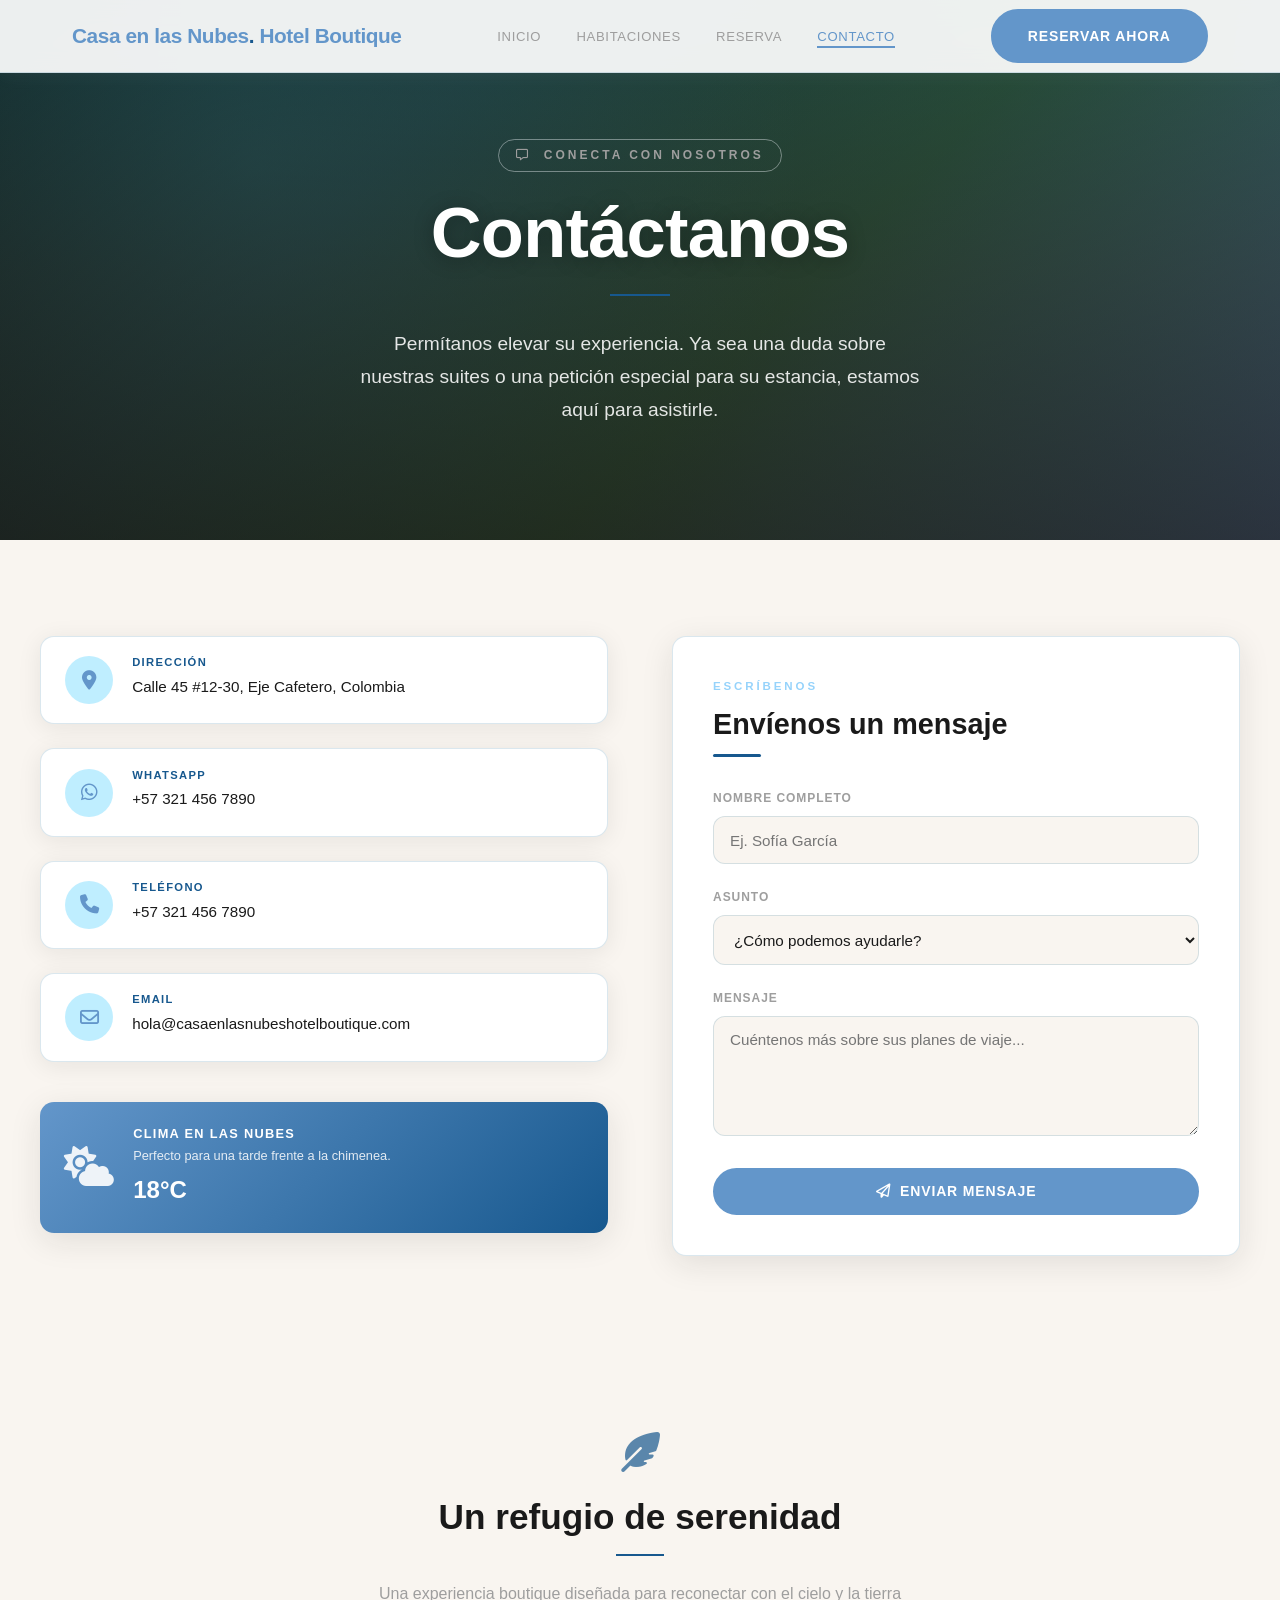
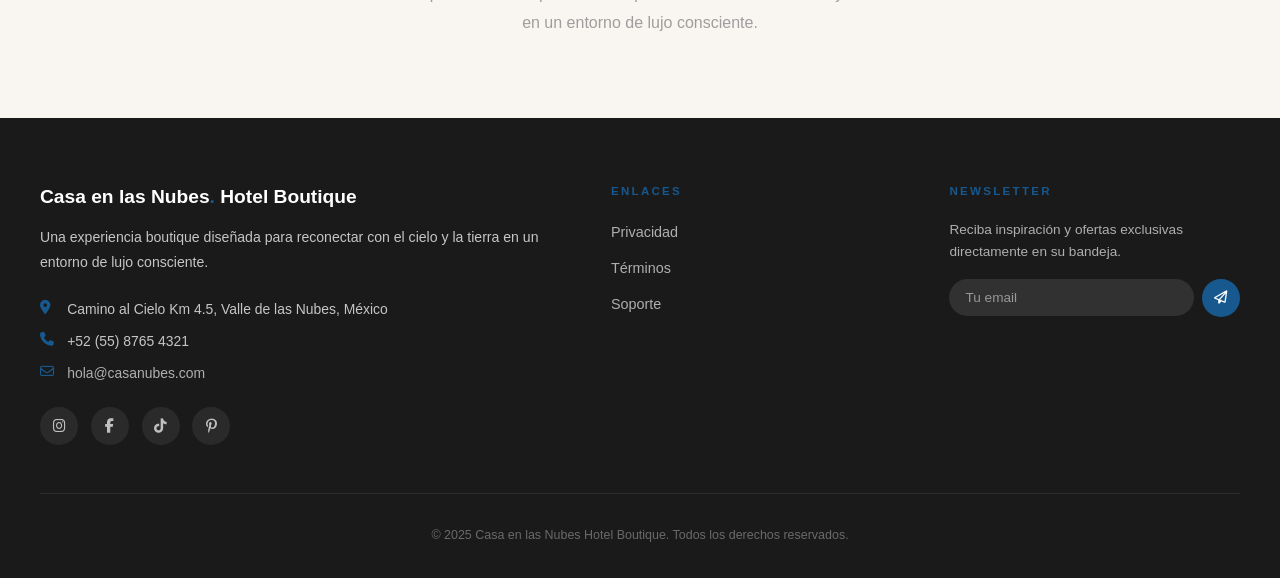
==== commit cff33104: "fix: Correccion de informacion general" ====
--- a/contacto.html
+++ b/contacto.html
@@ -9,6 +9,7 @@
   <link rel="preconnect" href="https://fonts.gstatic.com" crossorigin />
   <link href="https://fonts.googleapis.com/css2?family=Poppins:ital,wght@0,300;0,400;0,600;0,700;1,300;1,400&family=Roboto:wght@300;400;500&display=swap" rel="stylesheet" />
   <link rel="stylesheet" href="https://cdnjs.cloudflare.com/ajax/libs/font-awesome/6.5.1/css/all.min.css" />
+  <script src="script.js"></script>
 </head>
 
 <body>
@@ -94,7 +95,7 @@
                 </div>
                 <div class="contacto-detalle">
                   <h4>Dirección</h4>
-                  <p>Camino al Cielo Km 4.5, Valle de las Nubes, México</p>
+                  <p>Calle 45 #12-30, Eje Cafetero, Colombia</p>
                 </div>
               </div>
               
@@ -105,7 +106,7 @@
                 </div>
                 <div class="contacto-detalle">
                   <h4>WhatsApp</h4>
-                  <p>+52 (55) 1234 5678</p>
+                  <p>+57 321 456 7890</p>
                 </div>
               </div>
               
@@ -116,7 +117,7 @@
                 </div>
                 <div class="contacto-detalle">
                   <h4>Teléfono</h4>
-                  <p>+52 (55) 8765 4321</p>
+                  <p>+57 321 456 7890</p>
                 </div>
               </div>
               
@@ -127,7 +128,7 @@
                 </div>
                 <div class="contacto-detalle">
                   <h4>Email</h4>
-                  <p>hola@casanubes.com</p>
+                  <p>hola@casaenlasnubeshotelboutique.com</p>
                 </div>
               </div>
               
@@ -282,9 +283,6 @@
       </div>
  
     </div>
-  </footer>
-
-  
-
+  </footer> 
 </body>
 </html>
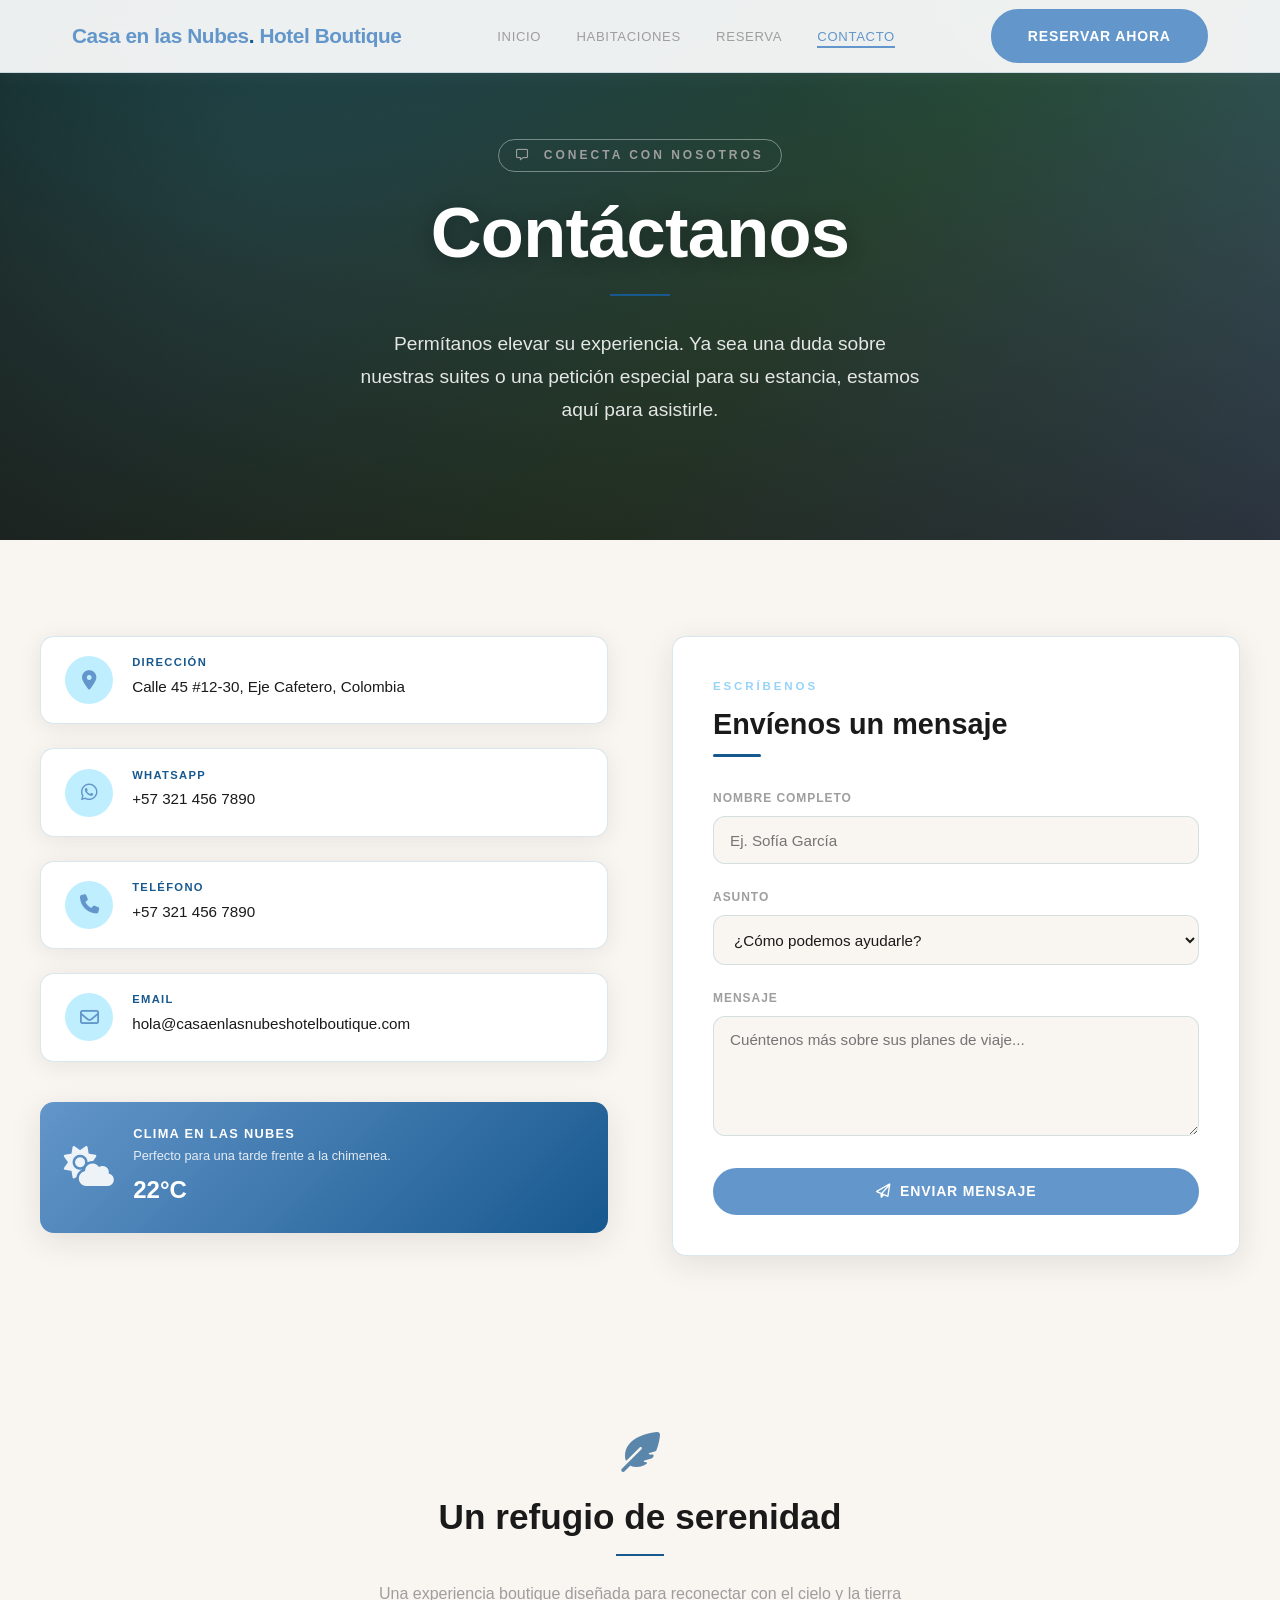
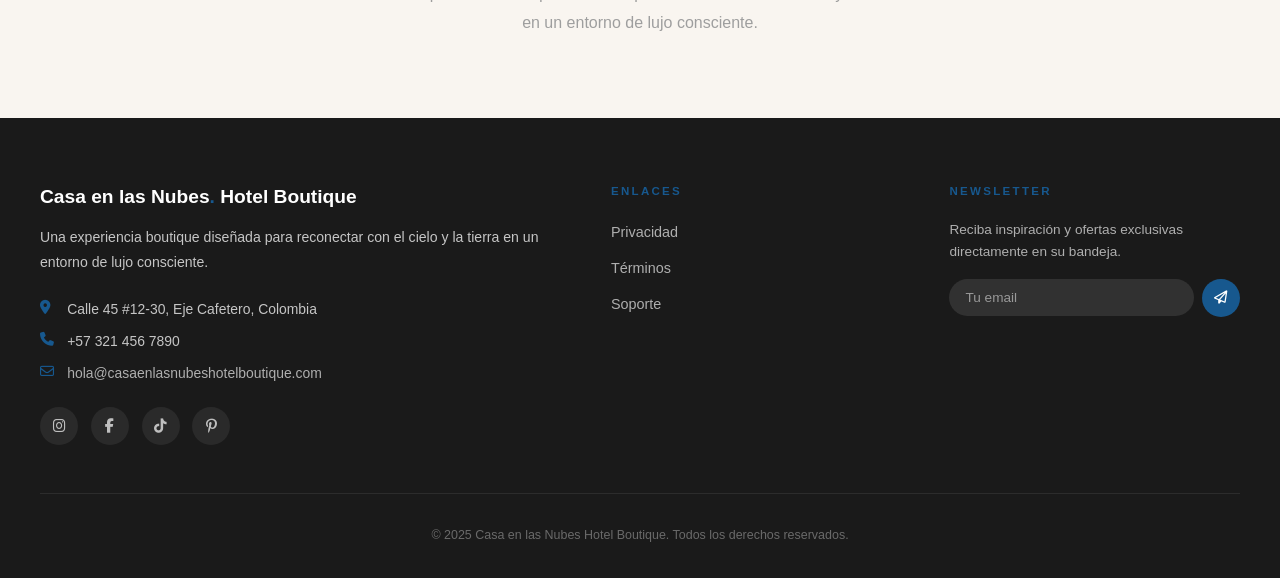
==== commit 53c128cf: "feat: Creacion de servicios" ====
--- a/contacto.html
+++ b/contacto.html
@@ -142,7 +142,7 @@
               <div class="clima-info">
                 <h4>Clima en las Nubes</h4>
                 <p>Perfecto para una tarde frente a la chimenea.</p>
-                <div class="clima-temperatura">18°C</div>
+                <div class="clima-temperatura">22°C</div>
               </div>
             </div>
             
@@ -227,18 +227,18 @@
           <div class="footer-contacto">
             <div class="footer-contacto-item">
               <i class="fa-solid fa-location-dot"></i>
-              <span>Camino al Cielo Km 4.5, Valle de las Nubes, México</span>
+              <span>Calle 45 #12-30, Eje Cafetero, Colombia</span>
             </div>
             <div class="footer-contacto-item">
               <i class="fa-solid fa-phone"></i>
-              <span>+52 (55) 8765 4321</span>
+              <span>+57 321 456 7890</span>
             </div>
             <div class="footer-contacto-item">
               <i class="fa-regular fa-envelope"></i>
               <a href="contacto.html" style="color:rgba(255,255,255,.65);transition:color .22s;"
                  onmouseover="this.style.color='#fff'"
                  onmouseout="this.style.color='rgba(255,255,255,.65)'">
-                hola@casanubes.com
+                hola@casaenlasnubeshotelboutique.com
               </a>
             </div>
           </div>
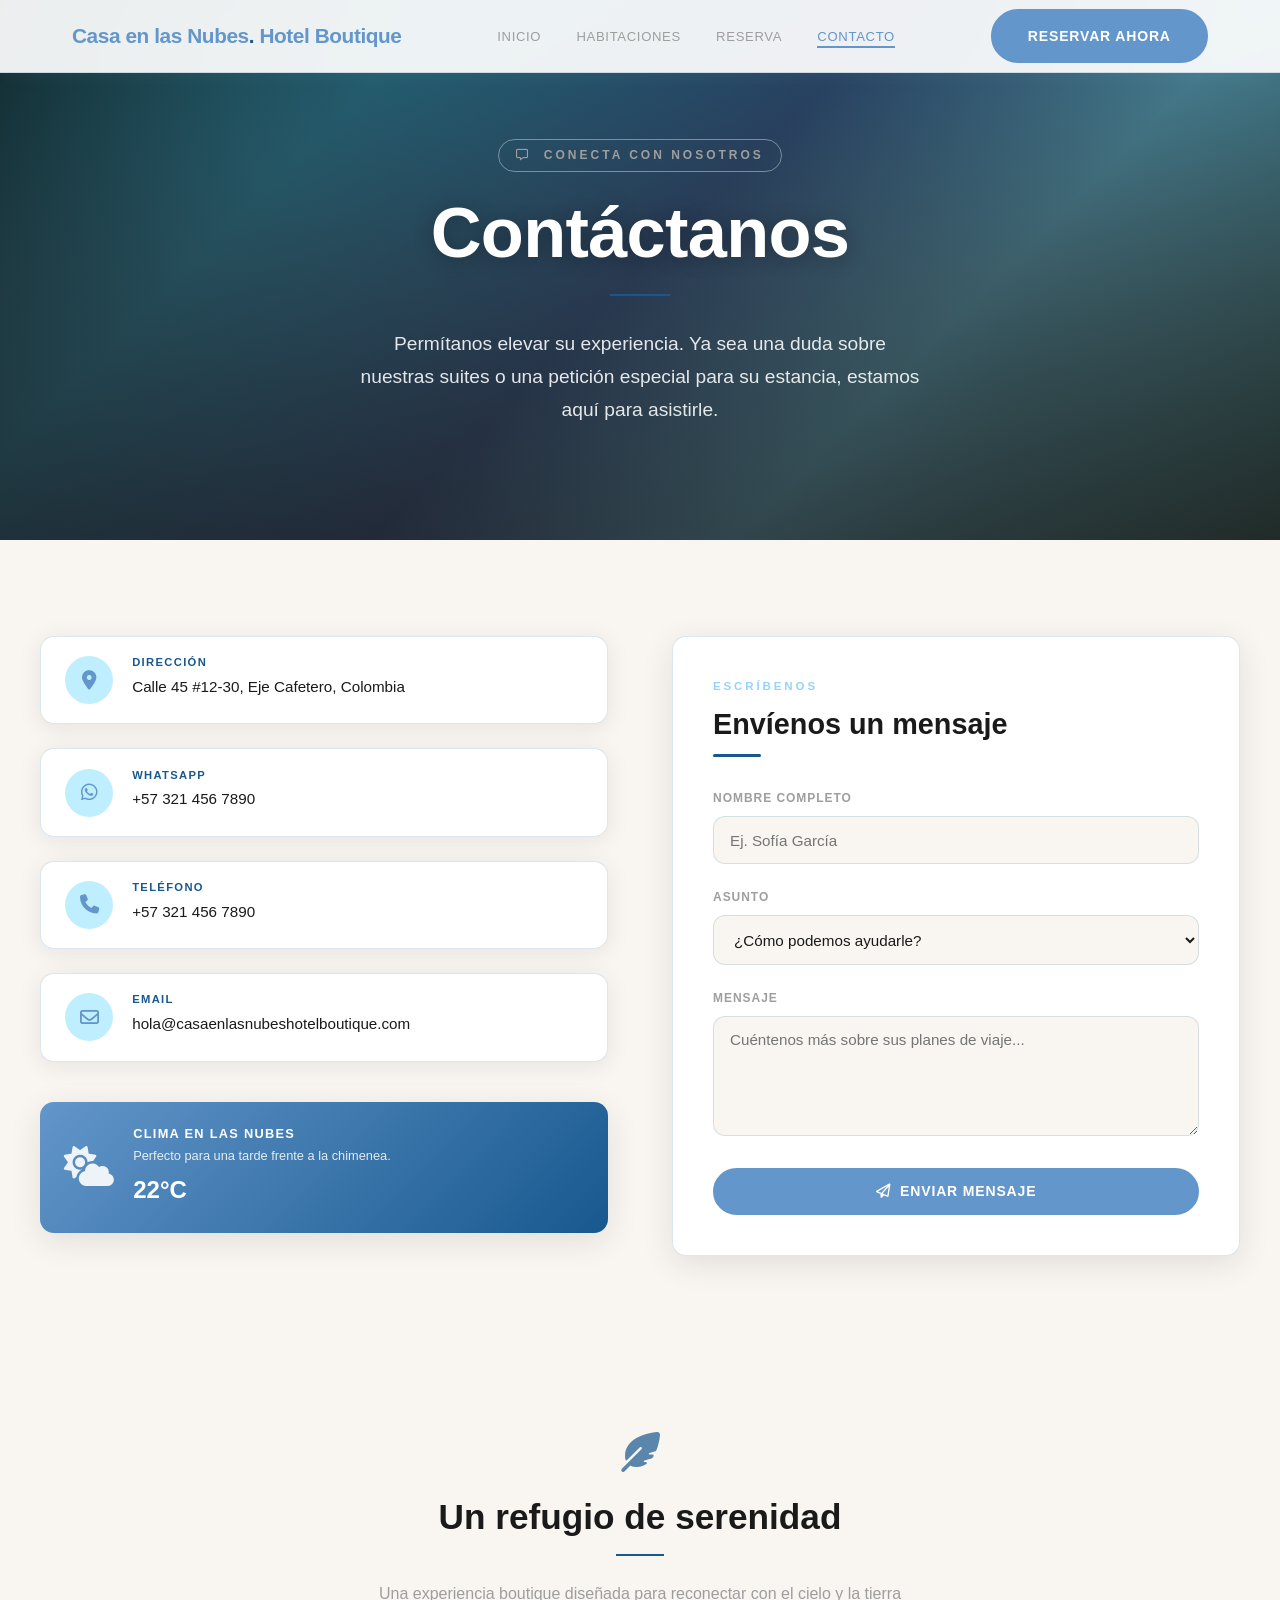
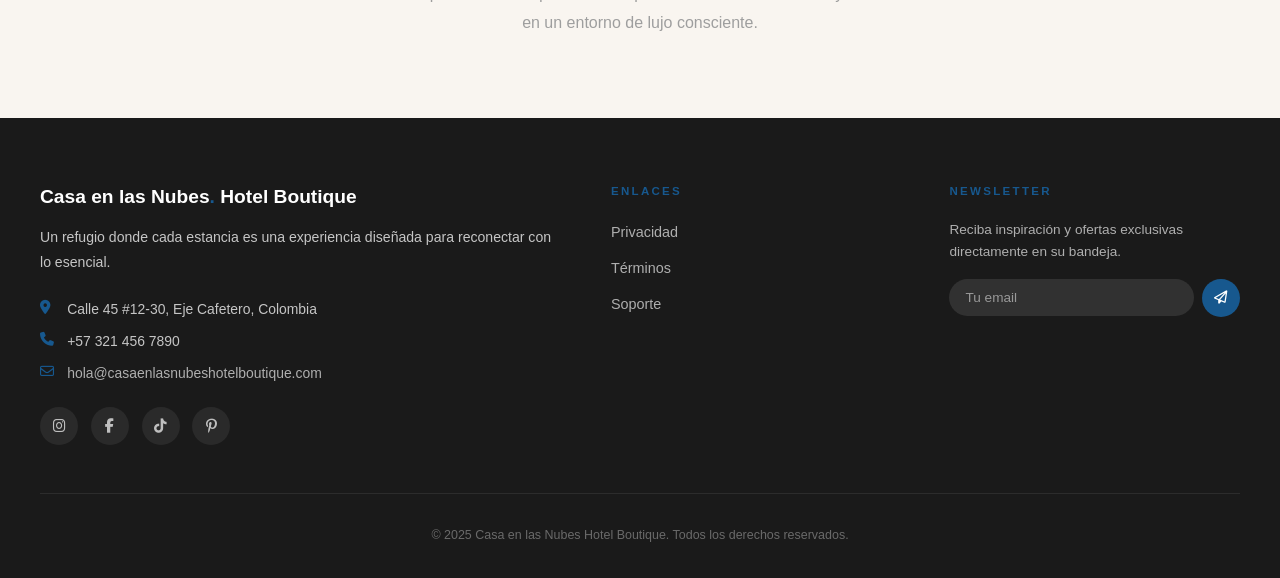
==== commit 51820851: "chore: entrega final con mejoras generales y correcciones" ====
--- a/contacto.html
+++ b/contacto.html
@@ -9,7 +9,7 @@
   <link rel="preconnect" href="https://fonts.gstatic.com" crossorigin />
   <link href="https://fonts.googleapis.com/css2?family=Poppins:ital,wght@0,300;0,400;0,600;0,700;1,300;1,400&family=Roboto:wght@300;400;500&display=swap" rel="stylesheet" />
   <link rel="stylesheet" href="https://cdnjs.cloudflare.com/ajax/libs/font-awesome/6.5.1/css/all.min.css" />
-  <script src="script.js"></script>
+  <script src="animaciones.js"></script>
 </head>
 
 <body>
@@ -25,8 +25,8 @@
  
       <ul class="nav-links" role="list">
         <li><a href="index.html">Inicio</a></li>
-        <li><a href="habitaciones.html">Habitaciones</a></li>
-        <li><a href="reserva.html">Reserva</a></li>
+        <li><a href="servicios.html">Habitaciones</a></li>
+        <li><a href="reservas.html">Reserva</a></li>
         <li><a href="contacto.html" class="activo">Contacto</a></li>
       </ul>
  
@@ -46,7 +46,7 @@
       <a href="habitaciones.html">Habitaciones</a>
       <a href="reserva.html">Reserva</a>
       <a href="contacto.html">Contacto</a>
-      <a href="reserva.html" class="btn-primario">Reservar ahora</a>
+      <a href="reservas.html" class="btn-primario">Reservar ahora</a>
     </nav>
   </header>
 
@@ -222,7 +222,7 @@
         <div>
           <p class="footer-logo">Casa en las Nubes<span>.</span> Hotel Boutique</p>
           <p class="footer-desc">
-            Una experiencia boutique diseñada para reconectar con el cielo y la tierra en un entorno de lujo consciente.
+            Un refugio donde cada estancia es una experiencia diseñada para reconectar con lo esencial.
           </p>
           <div class="footer-contacto">
             <div class="footer-contacto-item">
--- a/style.css
+++ b/style.css
@@ -1144,10 +1144,11 @@
 
 .contacto-bg {
     background: linear-gradient(135deg,
-        #1a3a3a 0%,
-        #2c5a5a 30%,
-        #3e7c59 60%,
-        #6396ca 100%);
+          #0e272c 0%,
+          #328fb4 25%,
+          #416dab 50%,
+          #76d5f7 70%,
+          #3e797c 100%);
 }
 
 /* Grid principal de contacto */
@@ -1491,4 +1492,246 @@
     .refugio-seccion {
         padding: 3rem 1.2rem;
     }
+}
+
+/* ============================================================
+   PÁGINA DE RESERVA
+============================================================ */
+
+/* Hero específico para reserva */
+.hero-reserva {
+    min-height: 60vh;
+    height: auto;
+    padding: 8rem 0 4rem;
+}
+
+.reserva-bg {
+    background: linear-gradient(135deg,
+          #0e272c 0%,
+          #328fb4 25%,
+          #416dab 50%,
+          #76d5f7 70%,
+          #3e797c 100%);
+}
+
+/* Grid principal de reserva */
+.reserva-grid {
+    display: grid;
+    grid-template-columns: 1fr 0.9fr;
+    gap: 3rem;
+    align-items: start;
+}
+
+/* Formulario de reserva */
+.reserva-formulario {
+    background: var(--color-blanco);
+    border-radius: var(--radius-card);
+    padding: 2.5rem;
+    box-shadow: var(--sombra-card);
+    border: 1px solid var(--color-borde);
+}
+
+.formulario-descripcion {
+    font-size: 0.9rem;
+    color: var(--color-texto-suave);
+    margin-top: 0.5rem;
+    line-height: 1.6;
+}
+
+.formulario-reserva {
+    margin-top: 1.5rem;
+}
+
+/* Select personalizado */
+.formulario-reserva select {
+    appearance: none;
+    background-image: url("data:image/svg+xml;charset=UTF-8,%3csvg xmlns='http://www.w3.org/2000/svg' viewBox='0 0 24 24' fill='none' stroke='%236396ca' stroke-width='2' stroke-linecap='round' stroke-linejoin='round'%3e%3cpolyline points='6 9 12 15 18 9'%3e%3c/polyline%3e%3c/svg%3e");
+    background-repeat: no-repeat;
+    background-position: right 1rem center;
+    background-size: 1rem;
+}
+
+/* Resumen de precios */
+.resumen-precios {
+    background: var(--color-fondo);
+    border-radius: 16px;
+    padding: 1.5rem;
+    margin: 1.5rem 0;
+    border: 1px solid var(--color-borde);
+}
+
+.resumen-item {
+    display: flex;
+    justify-content: space-between;
+    padding: 0.6rem 0;
+    font-size: 0.9rem;
+    color: var(--color-texto-suave);
+    border-bottom: 1px dashed var(--color-borde);
+}
+
+.resumen-item:last-of-type {
+    border-bottom: none;
+}
+
+.resumen-item strong {
+    color: var(--color-texto);
+    font-weight: 600;
+}
+
+.resumen-total {
+    display: flex;
+    justify-content: space-between;
+    padding: 0.8rem 0 0.4rem;
+    margin-top: 0.5rem;
+    font-size: 1.1rem;
+    font-weight: 700;
+    border-top: 2px solid var(--color-principal);
+}
+
+.resumen-total strong {
+    font-size: 1.3rem;
+    color: var(--color-acento);
+}
+
+.btn-reservar {
+    width: 100%;
+    display: flex;
+    align-items: center;
+    justify-content: center;
+    gap: 0.6rem;
+    margin-top: 0.5rem;
+}
+
+.reserva-segura {
+    text-align: center;
+    margin-top: 1rem;
+    font-size: 0.75rem;
+    color: var(--color-texto-suave);
+}
+
+.reserva-segura i {
+    color: var(--color-acento);
+    margin-right: 0.3rem;
+}
+
+/* Beneficios card */
+.beneficios-card {
+    background: var(--color-blanco);
+    border-radius: var(--radius-card);
+    padding: 2rem;
+    box-shadow: var(--sombra-suave);
+    border: 1px solid var(--color-borde);
+    margin-bottom: 2rem;
+}
+
+.beneficios-header {
+    display: flex;
+    align-items: center;
+    gap: 0.8rem;
+    margin-bottom: 1.5rem;
+}
+
+.beneficios-header i {
+    font-size: 1.8rem;
+    color: var(--color-principal);
+}
+
+.beneficios-header h3 {
+    font-size: 1.2rem;
+    font-weight: 700;
+    color: var(--color-texto);
+}
+
+.beneficios-lista {
+    list-style: none;
+    display: flex;
+    flex-direction: column;
+    gap: 1rem;
+}
+
+.beneficios-lista li {
+    display: flex;
+    align-items: flex-start;
+    gap: 0.8rem;
+    font-size: 0.9rem;
+    color: var(--color-texto-suave);
+    line-height: 1.5;
+}
+
+.beneficios-lista li i {
+    color: var(--color-acento);
+    font-size: 1rem;
+    margin-top: 0.2rem;
+    flex-shrink: 0;
+}
+
+/* Card inspiracional */
+.inspiracion-card {
+    background: linear-gradient(135deg, var(--color-principal-light) 0%, rgba(99, 150, 202, 0.05) 100%);
+    border-radius: var(--radius-card);
+    padding: 2rem;
+    text-align: center;
+    border: 1px solid var(--color-borde);
+}
+
+.inspiracion-card i {
+    font-size: 2rem;
+    color: var(--color-secundario);
+    margin-bottom: 1rem;
+}
+
+.inspiracion-card h4 {
+    font-size: 1.1rem;
+    font-weight: 700;
+    color: var(--color-texto);
+    margin-bottom: 0.8rem;
+}
+
+.inspiracion-card p {
+    font-size: 0.9rem;
+    color: var(--color-texto-suave);
+    line-height: 1.7;
+}
+
+/* ============================================================
+   RESPONSIVE PARA RESERVA
+============================================================ */
+
+@media (max-width: 900px) {
+    .reserva-grid {
+        grid-template-columns: 1fr;
+        gap: 2rem;
+    }
+    
+    .reserva-info {
+        order: 2;
+    }
+    
+    .reserva-formulario {
+        order: 1;
+    }
+}
+
+@media (max-width: 680px) {
+    .hero-reserva {
+        min-height: 50vh;
+        padding: 7rem 0 3rem;
+    }
+    
+    .reserva-formulario {
+        padding: 1.5rem;
+    }
+    
+    .formulario-titulo {
+        font-size: 1.4rem;
+    }
+    
+    .resumen-total strong {
+        font-size: 1.1rem;
+    }
+    
+    .beneficios-card,
+    .inspiracion-card {
+        padding: 1.5rem;
+    }
 }
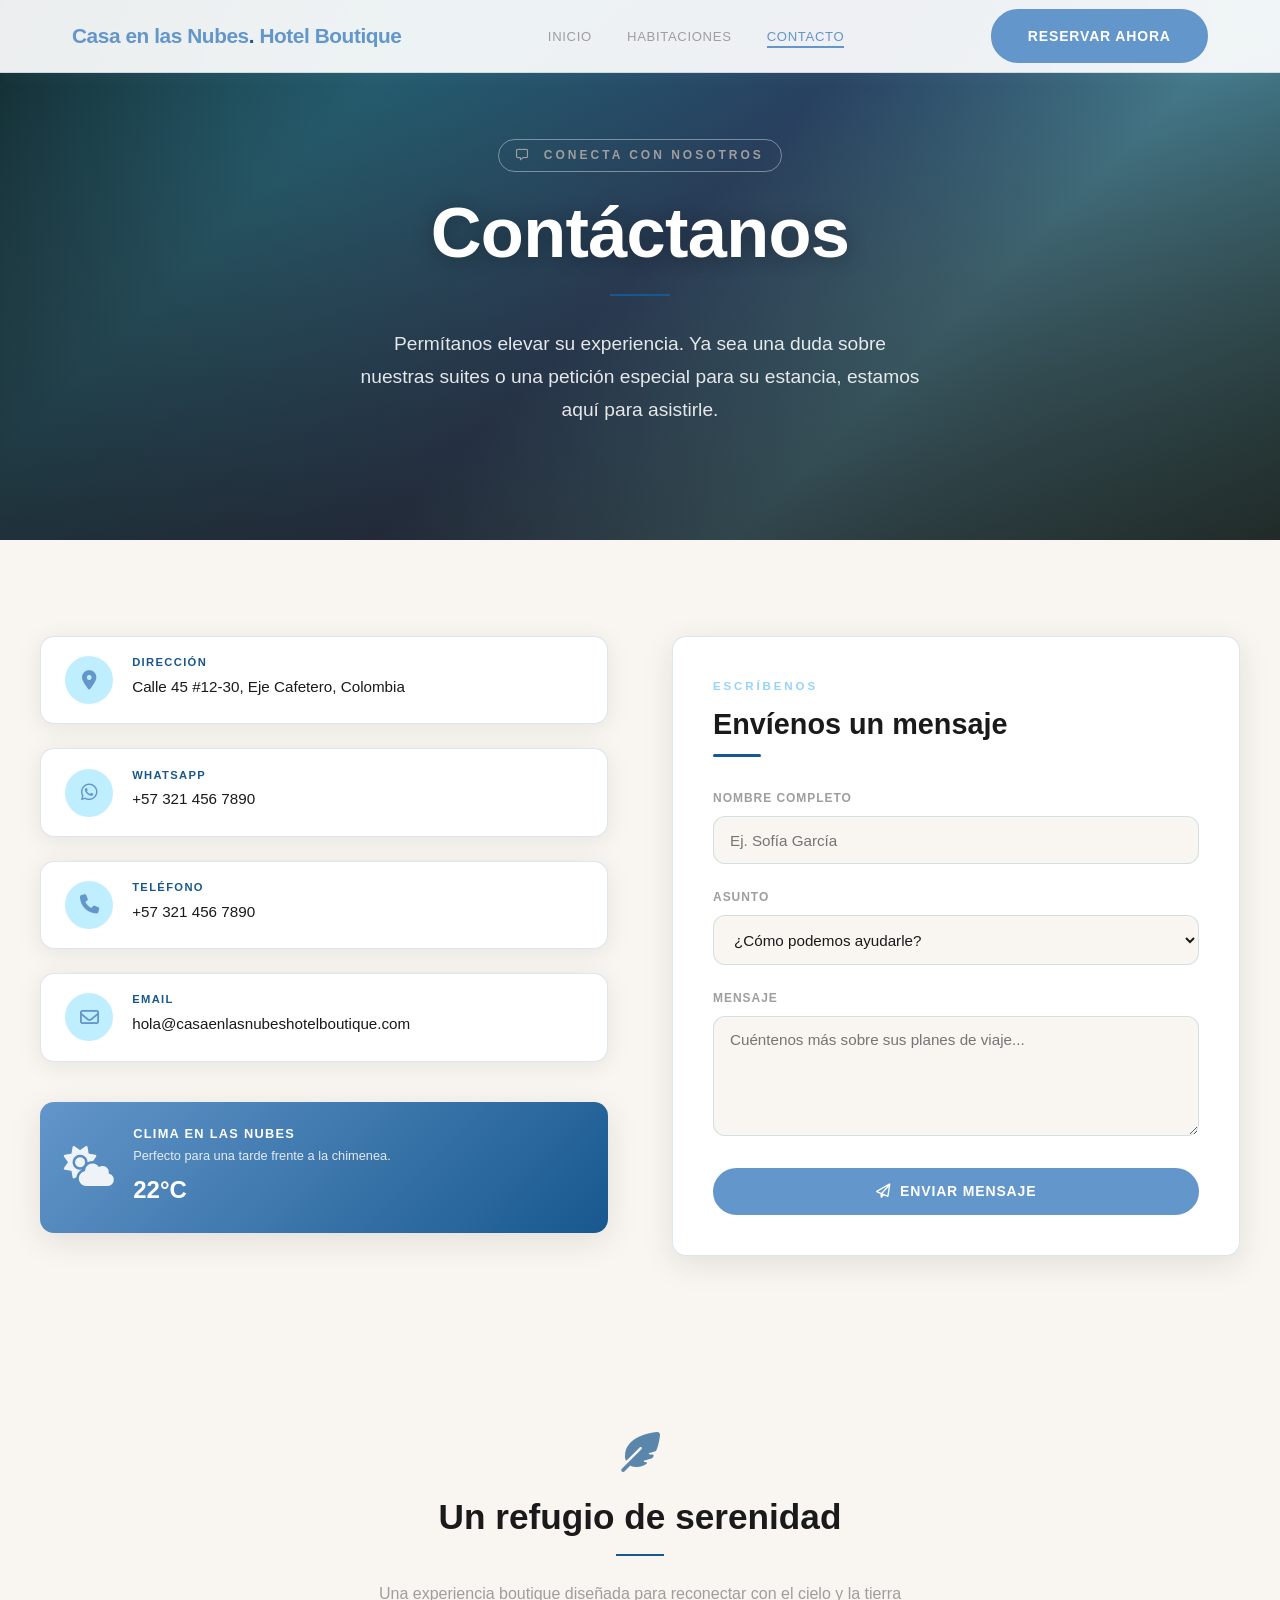
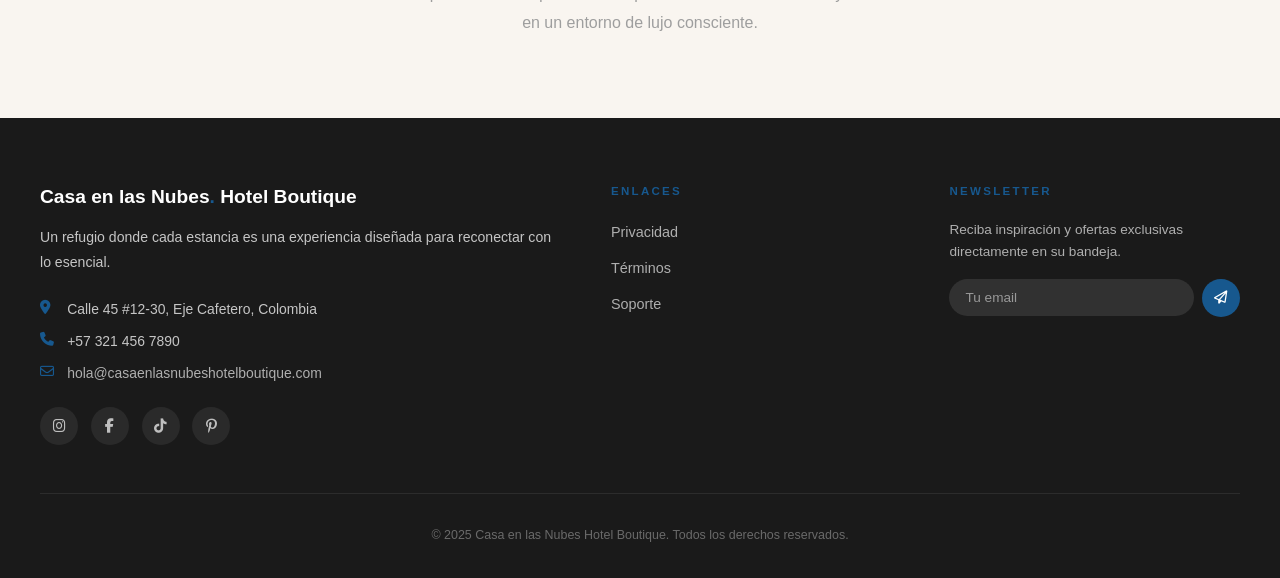
==== commit e47dac3f: "fix: eliminar botón duplicado en el header" ====
--- a/contacto.html
+++ b/contacto.html
@@ -26,12 +26,11 @@
       <ul class="nav-links" role="list">
         <li><a href="index.html">Inicio</a></li>
         <li><a href="servicios.html">Habitaciones</a></li>
-        <li><a href="reservas.html">Reserva</a></li>
         <li><a href="contacto.html" class="activo">Contacto</a></li>
       </ul>
  
       <div class="nav-cta">
-        <a href="reserva.html" class="btn-primario">Reservar ahora</a>
+        <a href="reservas.html" class="btn-primario">Reservar ahora</a>
       </div>
  
       <button class="hamburger" id="hamburger" aria-label="Abrir menú" aria-expanded="false">
